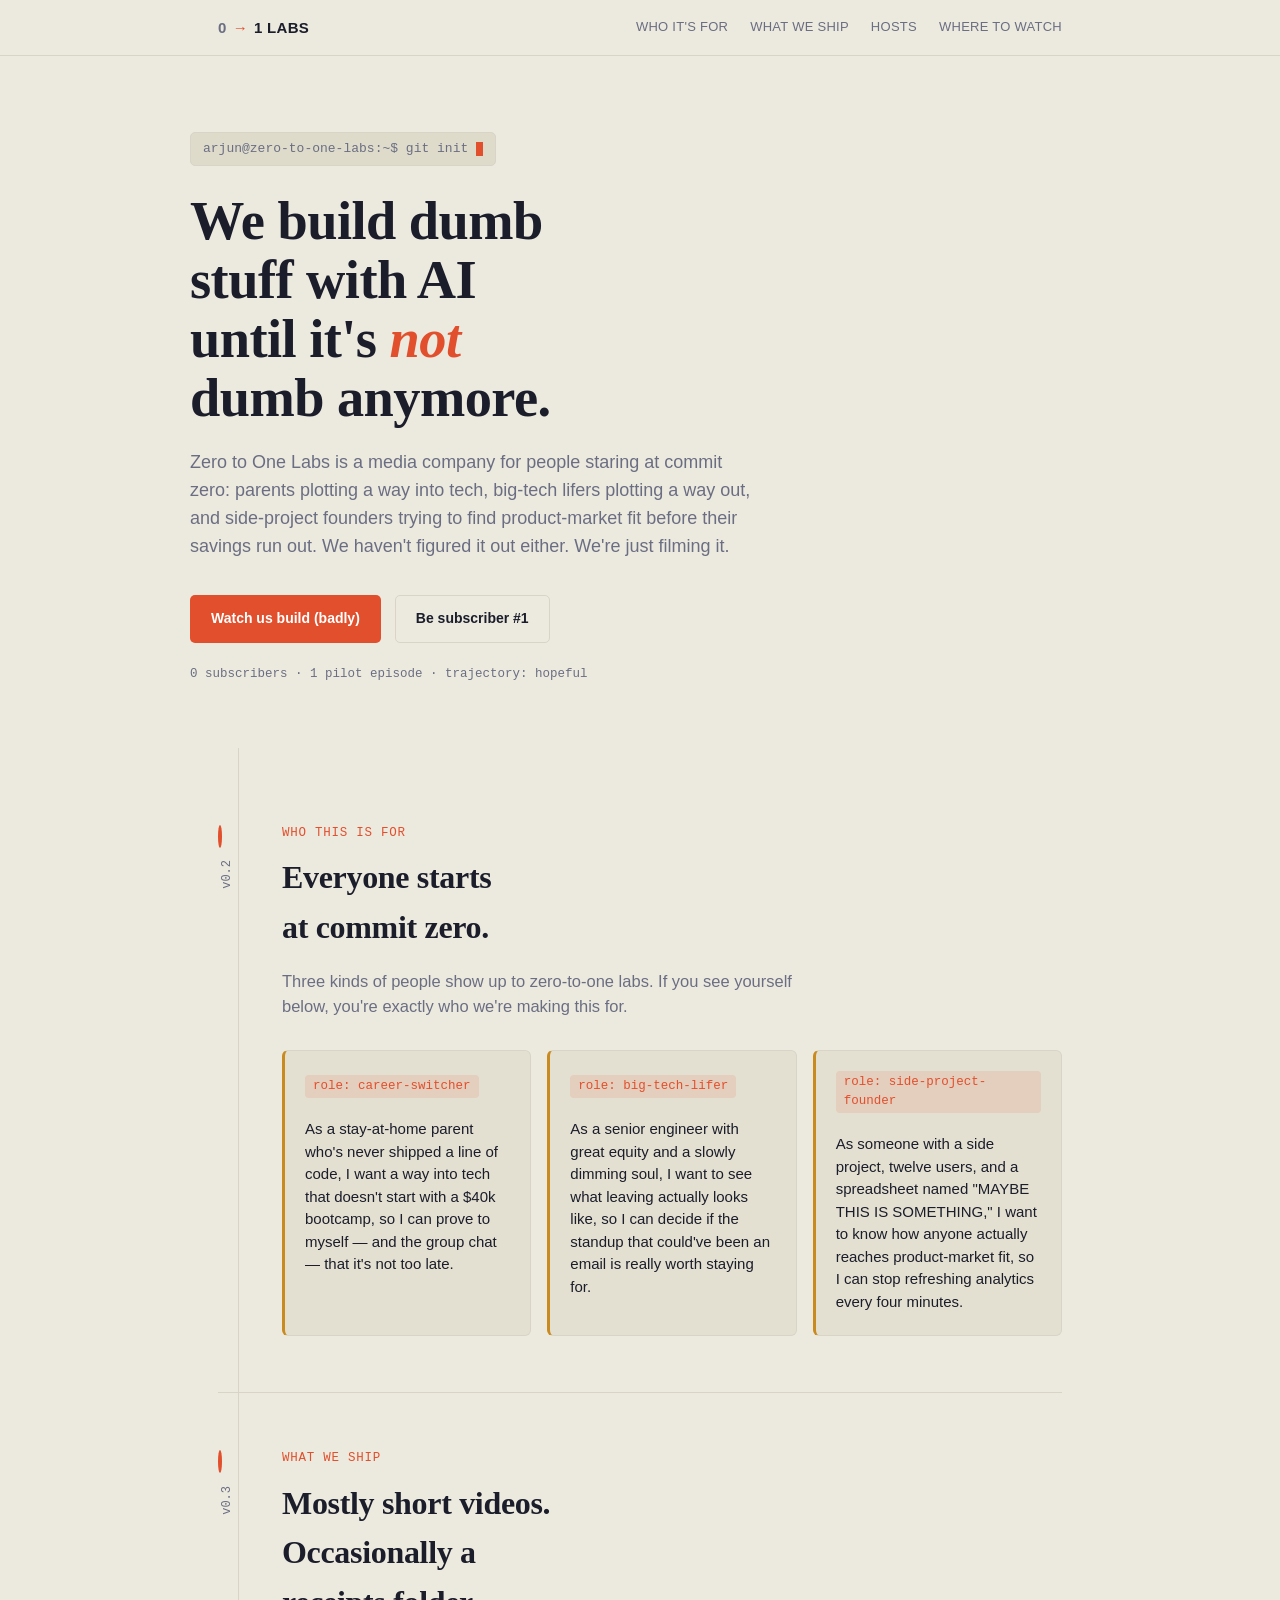
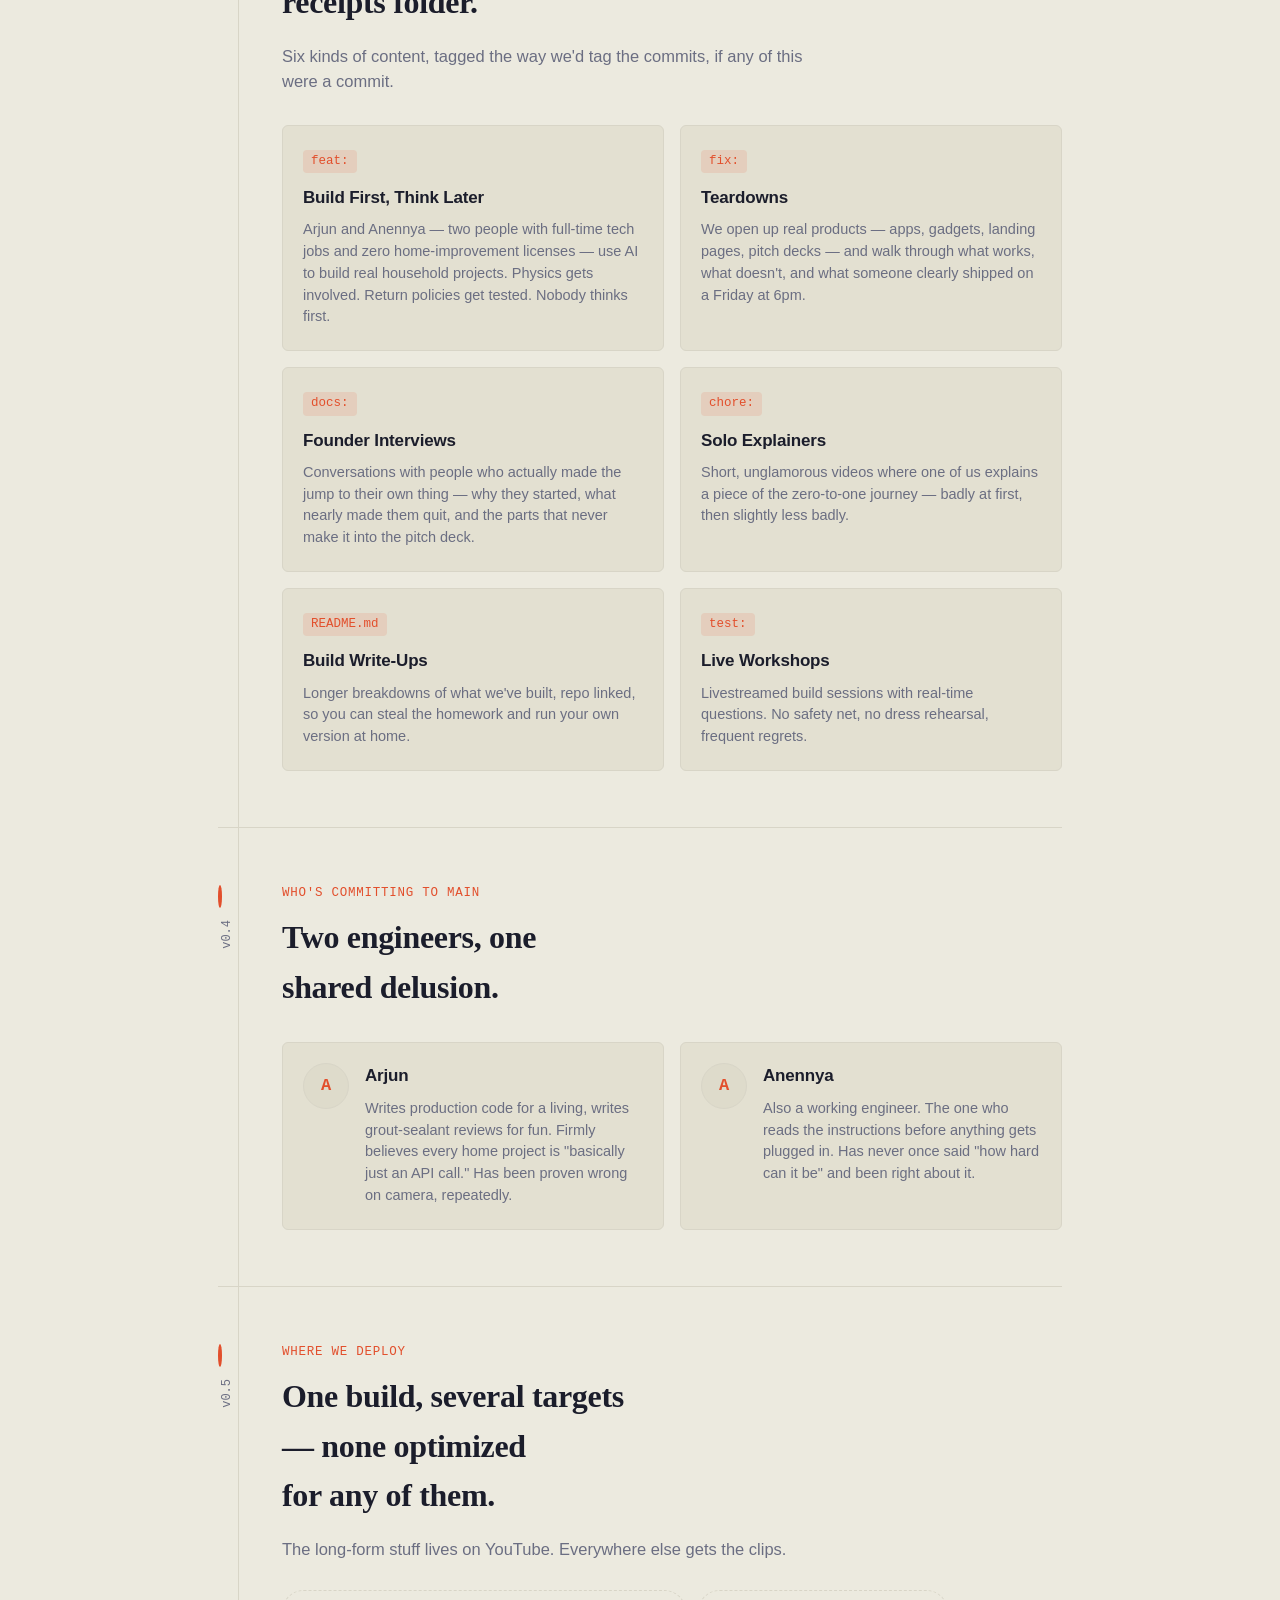
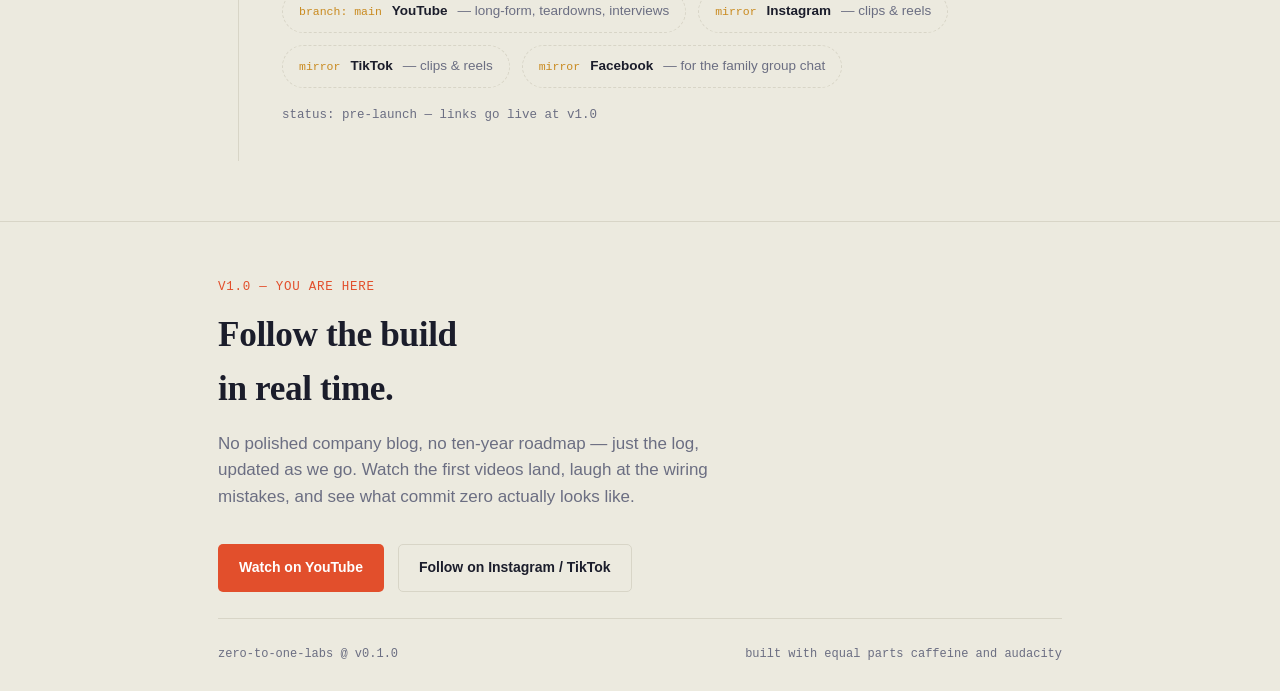
==== index.html @ c059820b "Initial commit" ====
<!doctype html>
<html lang="en">
<head>
<meta charset="utf-8">
<meta name="viewport" content="width=device-width, initial-scale=1">
<title>Zero to One Labs</title>
<meta name="description" content="A media company for people at commit zero: career switchers, big-tech lifers, and side-project founders chasing product-market fit. We build dumb stuff with AI until it's not dumb anymore.">
<link rel="icon" href="data:image/svg+xml,<svg xmlns=%22http://www.w3.org/2000/svg%22 viewBox=%220 0 100 100%22><text y=%22.9em%22 font-size=%2290%22>%F0%9F%A7%AA</text></svg>">
<link rel="stylesheet" href="css/style.css">
</head>
<body>

<header class="top">
  <div class="top-inner">
    <a class="logo" href="#top"><span class="zero">0</span><span class="arrow">&rarr;</span>1 LABS</a>
    <nav class="links">
      <a href="#who">Who It's For</a>
      <a href="#ship">What We Ship</a>
      <a href="#hosts">Hosts</a>
      <a href="#watch">Where to Watch</a>
    </nav>
  </div>
</header>

<div id="top"></div>
<div class="wrap hero">
  <span class="prompt mono">arjun@zero-to-one-labs:~$ git init<span class="cursor"></span></span>
  <h1>We build dumb stuff with AI until it's <em>not</em> dumb anymore.</h1>
  <p class="sub">Zero to One Labs is a media company for people staring at commit zero: parents plotting a way into tech, big-tech lifers plotting a way out, and side-project founders trying to find product-market fit before their savings run out. We haven't figured it out either. We're just filming it.</p>
  <div class="cta-row">
    <a class="btn primary" href="#ship">Watch us build (badly)</a>
    <a class="btn ghost" href="#watch">Be subscriber #1</a>
  </div>
  <p class="hero-meta mono">0 subscribers &middot; 1 pilot episode &middot; trajectory: hopeful</p>
</div>

<main class="log">
  <div class="spine" aria-hidden="true"></div>

  <section class="entry reveal" id="who">
    <div class="marker"><span class="dot"></span><span class="tag mono">v0.2</span></div>
    <div class="content">
      <span class="eyebrow mono">who this is for</span>
      <h2>Everyone starts at commit zero.</h2>
      <p class="lede">Three kinds of people show up to zero-to-one labs. If you see yourself below, you're exactly who we're making this for.</p>
      <div class="grid cols-3">
        <div class="card story">
          <span class="kicker mono">role: career-switcher</span>
          <p class="story-text">As a stay-at-home parent who's never shipped a line of code, I want a way into tech that doesn't start with a $40k bootcamp, so I can prove to myself &mdash; and the group chat &mdash; that it's not too late.</p>
        </div>
        <div class="card story">
          <span class="kicker mono">role: big-tech-lifer</span>
          <p class="story-text">As a senior engineer with great equity and a slowly dimming soul, I want to see what leaving actually looks like, so I can decide if the standup that could've been an email is really worth staying for.</p>
        </div>
        <div class="card story">
          <span class="kicker mono">role: side-project-founder</span>
          <p class="story-text">As someone with a side project, twelve users, and a spreadsheet named "MAYBE THIS IS SOMETHING," I want to know how anyone actually reaches product-market fit, so I can stop refreshing analytics every four minutes.</p>
        </div>
      </div>
    </div>
  </section>

  <section class="entry reveal" id="ship">
    <div class="marker"><span class="dot"></span><span class="tag mono">v0.3</span></div>
    <div class="content">
      <span class="eyebrow mono">what we ship</span>
      <h2>Mostly short videos. Occasionally a receipts folder.</h2>
      <p class="lede">Six kinds of content, tagged the way we'd tag the commits, if any of this were a commit.</p>
      <div class="grid cols-2">
        <div class="card">
          <span class="kicker mono">feat:</span>
          <h3>Build First, Think Later</h3>
          <p>Arjun and Anennya &mdash; two people with full-time tech jobs and zero home-improvement licenses &mdash; use AI to build real household projects. Physics gets involved. Return policies get tested. Nobody thinks first.</p>
        </div>
        <div class="card">
          <span class="kicker mono">fix:</span>
          <h3>Teardowns</h3>
          <p>We open up real products &mdash; apps, gadgets, landing pages, pitch decks &mdash; and walk through what works, what doesn't, and what someone clearly shipped on a Friday at 6pm.</p>
        </div>
        <div class="card">
          <span class="kicker mono">docs:</span>
          <h3>Founder Interviews</h3>
          <p>Conversations with people who actually made the jump to their own thing &mdash; why they started, what nearly made them quit, and the parts that never make it into the pitch deck.</p>
        </div>
        <div class="card">
          <span class="kicker mono">chore:</span>
          <h3>Solo Explainers</h3>
          <p>Short, unglamorous videos where one of us explains a piece of the zero-to-one journey &mdash; badly at first, then slightly less badly.</p>
        </div>
        <div class="card">
          <span class="kicker mono">README.md</span>
          <h3>Build Write-Ups</h3>
          <p>Longer breakdowns of what we've built, repo linked, so you can steal the homework and run your own version at home.</p>
        </div>
        <div class="card">
          <span class="kicker mono">test:</span>
          <h3>Live Workshops</h3>
          <p>Livestreamed build sessions with real-time questions. No safety net, no dress rehearsal, frequent regrets.</p>
        </div>
      </div>
    </div>
  </section>

  <section class="entry reveal" id="hosts">
    <div class="marker"><span class="dot"></span><span class="tag mono">v0.4</span></div>
    <div class="content">
      <span class="eyebrow mono">who's committing to main</span>
      <h2>Two engineers, one shared delusion.</h2>
      <div class="grid cols-2">
        <div class="card host">
          <div class="avatar mono">A</div>
          <div>
            <h3>Arjun</h3>
            <p>Writes production code for a living, writes grout-sealant reviews for fun. Firmly believes every home project is "basically just an API call." Has been proven wrong on camera, repeatedly.</p>
          </div>
        </div>
        <div class="card host">
          <div class="avatar mono">A</div>
          <div>
            <h3>Anennya</h3>
            <p>Also a working engineer. The one who reads the instructions before anything gets plugged in. Has never once said "how hard can it be" and been right about it.</p>
          </div>
        </div>
      </div>
    </div>
  </section>

  <section class="entry reveal" id="watch">
    <div class="marker"><span class="dot"></span><span class="tag mono">v0.5</span></div>
    <div class="content">
      <span class="eyebrow mono">where we deploy</span>
      <h2>One build, several targets &mdash; none optimized for any of them.</h2>
      <p class="lede">The long-form stuff lives on YouTube. Everywhere else gets the clips.</p>
      <div class="pill-row">
        <span class="pill"><span class="branch mono">branch: main</span><strong>YouTube</strong> &mdash; long-form, teardowns, interviews</span>
        <span class="pill"><span class="branch mono">mirror</span><strong>Instagram</strong> &mdash; clips &amp; reels</span>
        <span class="pill"><span class="branch mono">mirror</span><strong>TikTok</strong> &mdash; clips &amp; reels</span>
        <span class="pill"><span class="branch mono">mirror</span><strong>Facebook</strong> &mdash; for the family group chat</span>
      </div>
      <p class="hero-meta mono" style="margin-top:18px;">status: pre-launch &mdash; links go live at v1.0</p>
    </div>
  </section>
</main>

<footer>
  <div class="wrap">
    <div>
      <span class="eyebrow mono">v1.0 &mdash; you are here</span>
      <h2>Follow the build in real time.</h2>
      <p class="lede">No polished company blog, no ten-year roadmap &mdash; just the log, updated as we go. Watch the first videos land, laugh at the wiring mistakes, and see what commit zero actually looks like.</p>
      <div class="cta-row">
        <a class="btn primary" href="#watch">Watch on YouTube</a>
        <a class="btn ghost" href="#watch">Follow on Instagram / TikTok</a>
      </div>
    </div>
    <div class="foot-meta mono">
      <span>zero-to-one-labs @ v0.1.0</span>
      <span>built with equal parts caffeine and audacity</span>
    </div>
  </div>
</footer>

<script src="js/main.js"></script>
</body>
</html>
---- css/style.css ----
:root {
  --ink: #1B1D2B;
  --ink-muted: #6B6E82;
  --paper: #ECEADF;
  --paper-line: #D8D5C7;
  --surface: #E3E0D1;
  --accent: #E24F2C;
  --accent-ink: #ffffff;
  --accent-gold: #C98A1F;

  --bg: var(--paper);
  --fg: var(--ink);
  --fg-muted: var(--ink-muted);
  --border: var(--paper-line);
  --card-bg: var(--surface);
  --code-bg: #DEDBCB;
}

@media (prefers-color-scheme: dark) {
  :root {
    --bg: #1B1D2B;
    --fg: #ECE9DE;
    --fg-muted: #9698AC;
    --border: #2D303F;
    --card-bg: #22242F;
    --code-bg: #171923;
    --accent: #FF6F47;
    --accent-gold: #E8B339;
  }
}
:root[data-theme="dark"] {
  --bg: #1B1D2B;
  --fg: #ECE9DE;
  --fg-muted: #9698AC;
  --border: #2D303F;
  --card-bg: #22242F;
  --code-bg: #171923;
  --accent: #FF6F47;
  --accent-gold: #E8B339;
}
:root[data-theme="light"] {
  --bg: var(--paper);
  --fg: var(--ink);
  --fg-muted: var(--ink-muted);
  --border: var(--paper-line);
  --card-bg: var(--surface);
  --code-bg: #DEDBCB;
  --accent: #E24F2C;
  --accent-gold: #C98A1F;
}

* { box-sizing: border-box; }
html { color-scheme: light dark; }
body {
  margin: 0;
  background: var(--bg);
  color: var(--fg);
  font-family: -apple-system, "Segoe UI", "Helvetica Neue", Arial, sans-serif;
  font-size: 17px;
  line-height: 1.55;
  -webkit-font-smoothing: antialiased;
  transition: background .2s ease, color .2s ease;
}
h1, h2, h3 {
  font-family: Georgia, "Iowan Old Style", "Palatino Linotype", "Times New Roman", serif;
  font-weight: 700;
  text-wrap: balance;
  margin: 0;
  letter-spacing: -0.01em;
}
.mono {
  font-family: "SF Mono", "JetBrains Mono", ui-monospace, Menlo, Consolas, monospace;
}
a { color: inherit; }
p { margin: 0; }
img, svg { max-width: 100%; }

.wrap {
  max-width: 900px;
  margin: 0 auto;
  padding: 0 28px;
}

/* ---------- nav ---------- */
header.top {
  position: sticky;
  top: 0;
  z-index: 20;
  background: color-mix(in srgb, var(--bg) 88%, transparent);
  backdrop-filter: blur(8px);
  border-bottom: 1px solid var(--border);
}
.top-inner {
  max-width: 900px;
  margin: 0 auto;
  padding: 16px 28px;
  display: flex;
  align-items: center;
  justify-content: space-between;
  gap: 16px;
}
.logo {
  font-weight: 700;
  font-size: 15px;
  letter-spacing: 0.02em;
  text-decoration: none;
  display: flex;
  align-items: baseline;
  gap: 6px;
}
.logo .zero { color: var(--fg-muted); }
.logo .arrow { color: var(--accent); }
nav.links {
  display: flex;
  gap: 22px;
  font-size: 13px;
}
nav.links a {
  text-decoration: none;
  color: var(--fg-muted);
  letter-spacing: 0.02em;
  text-transform: uppercase;
  position: relative;
  padding-bottom: 2px;
}
nav.links a:hover, nav.links a:focus-visible { color: var(--fg); }
nav.links a::after {
  content: "";
  position: absolute;
  left: 0; right: 100%; bottom: -2px;
  height: 1px;
  background: var(--accent);
  transition: right .18s ease;
}
nav.links a:hover::after, nav.links a:focus-visible::after { right: 0; }
@media (max-width: 640px) { nav.links { display: none; } }

/* ---------- hero ---------- */
.hero {
  padding: 76px 0 64px;
}
.prompt {
  display: inline-flex;
  align-items: center;
  gap: 8px;
  font-size: 13px;
  color: var(--fg-muted);
  background: var(--code-bg);
  border: 1px solid var(--border);
  border-radius: 5px;
  padding: 6px 12px;
  margin-bottom: 26px;
}
.cursor {
  display: inline-block;
  width: 7px; height: 14px;
  background: var(--accent);
  animation: blink 1.1s steps(1) infinite;
}
@media (prefers-reduced-motion: reduce) { .cursor { animation: none; opacity: .7; } }
@keyframes blink { 50% { opacity: 0; } }

.hero h1 {
  font-size: clamp(2.2rem, 5.4vw, 3.4rem);
  line-height: 1.08;
  max-width: 15ch;
}
.hero h1 em {
  font-style: italic;
  color: var(--accent);
}
.hero p.sub {
  margin-top: 22px;
  max-width: 56ch;
  font-size: 18px;
  color: var(--fg-muted);
}
.cta-row {
  margin-top: 34px;
  display: flex;
  flex-wrap: wrap;
  gap: 14px;
  align-items: center;
}
.btn {
  display: inline-flex;
  align-items: center;
  gap: 8px;
  font-size: 14px;
  font-weight: 600;
  text-decoration: none;
  padding: 12px 20px;
  border-radius: 5px;
  border: 1px solid transparent;
}
.btn.primary {
  background: var(--accent);
  color: var(--accent-ink);
}
.btn.primary:hover { filter: brightness(1.07); }
.btn.ghost {
  border-color: var(--border);
  color: var(--fg);
}
.btn.ghost:hover { border-color: var(--accent); color: var(--accent); }
.btn:focus-visible { outline: 2px solid var(--accent); outline-offset: 2px; }

.hero-meta {
  margin-top: 22px;
  font-size: 12.5px;
  color: var(--fg-muted);
}

/* ---------- log / timeline ---------- */
main.log {
  position: relative;
  max-width: 900px;
  margin: 0 auto;
  padding: 20px 28px 40px;
}
.spine {
  position: absolute;
  top: 0;
  bottom: 60px;
  left: calc(28px + 20px);
  width: 1px;
  background: var(--border);
}
.entry {
  display: grid;
  grid-template-columns: 40px 1fr;
  column-gap: 24px;
  padding: 56px 0;
  border-bottom: 1px solid var(--border);
  position: relative;
}
.entry:last-child { border-bottom: none; }
.entry .marker {
  position: relative;
}
.entry .dot {
  width: 11px; height: 11px;
  border-radius: 50%;
  background: var(--bg);
  border: 2px solid var(--accent);
  position: relative;
  z-index: 1;
  margin-top: 6px;
}
.entry .tag {
  display: block;
  margin-top: 10px;
  font-size: 12px;
  color: var(--fg-muted);
  writing-mode: vertical-rl;
  transform: rotate(180deg);
}
@media (max-width: 640px) {
  .entry { grid-template-columns: 26px 1fr; column-gap: 14px; }
  .entry .tag { display: none; }
  .spine { left: calc(28px + 13px); }
}

.eyebrow {
  font-size: 12.5px;
  letter-spacing: 0.06em;
  color: var(--accent);
  text-transform: uppercase;
  margin-bottom: 10px;
  display: block;
}
.entry h2 {
  font-size: clamp(1.5rem, 3vw, 2rem);
  max-width: 22ch;
}
.entry > .content > p.lede {
  margin-top: 16px;
  max-width: 60ch;
  color: var(--fg-muted);
  font-size: 16.5px;
}

/* ---------- card grids ---------- */
.grid {
  margin-top: 30px;
  display: grid;
  gap: 16px;
}
.grid.cols-3 { grid-template-columns: repeat(3, 1fr); }
.grid.cols-2 { grid-template-columns: repeat(2, 1fr); }
@media (max-width: 720px) {
  .grid.cols-3, .grid.cols-2 { grid-template-columns: 1fr; }
}

.card {
  background: var(--card-bg);
  border: 1px solid var(--border);
  border-radius: 6px;
  padding: 20px 20px 22px;
  transition: transform .15s ease, border-color .15s ease;
}
.card:hover { transform: translateY(-2px); border-color: var(--accent); }
.card .kicker {
  font-size: 12.5px;
  color: var(--accent);
  display: inline-block;
  padding: 2px 8px;
  background: color-mix(in srgb, var(--accent) 12%, transparent);
  border-radius: 4px;
  margin-bottom: 12px;
}
.card h3 {
  font-size: 17px;
  font-family: -apple-system, "Segoe UI", Arial, sans-serif;
  font-weight: 700;
}
.card p {
  margin-top: 8px;
  font-size: 14.5px;
  color: var(--fg-muted);
  line-height: 1.5;
}

/* user story cards get a quote-like left rule */
.card.story {
  border-left: 3px solid var(--accent-gold);
}
.card.story p.story-text {
  color: var(--fg);
  font-size: 15px;
}

/* host / contributor cards */
.host {
  display: flex;
  gap: 16px;
  align-items: flex-start;
}
.avatar {
  width: 46px; height: 46px;
  border-radius: 50%;
  background: var(--code-bg);
  border: 1px solid var(--border);
  flex: none;
  display: flex; align-items: center; justify-content: center;
  font-family: "SF Mono", monospace;
  font-weight: 700;
  color: var(--accent);
}

/* distribution pills */
.pill-row {
  margin-top: 28px;
  display: flex;
  flex-wrap: wrap;
  gap: 12px;
}
.pill {
  display: inline-flex;
  align-items: center;
  gap: 10px;
  padding: 10px 16px;
  border: 1px dashed var(--border);
  border-radius: 999px;
  font-size: 13.5px;
  color: var(--fg-muted);
}
.pill .branch {
  font-family: "SF Mono", monospace;
  font-size: 11.5px;
  color: var(--accent-gold);
}
.pill strong { color: var(--fg); font-weight: 600; }

/* footer */
footer {
  border-top: 1px solid var(--border);
  padding: 56px 0 34px;
}
footer .wrap { display: flex; flex-direction: column; gap: 26px; }
footer h2 { font-size: clamp(1.6rem, 4vw, 2.2rem); max-width: 18ch; }
footer p.lede { color: var(--fg-muted); max-width: 52ch; margin-top: 14px; }
.foot-meta {
  display: flex;
  justify-content: space-between;
  flex-wrap: wrap;
  gap: 10px;
  font-size: 12px;
  color: var(--fg-muted);
  padding-top: 26px;
  border-top: 1px solid var(--border);
}

/* scroll reveal */
.reveal {
  opacity: 0;
  transform: translateY(14px);
  transition: opacity .5s ease, transform .5s ease;
}
.reveal.in { opacity: 1; transform: translateY(0); }
@media (prefers-reduced-motion: reduce) {
  .reveal { opacity: 1; transform: none; transition: none; }
}
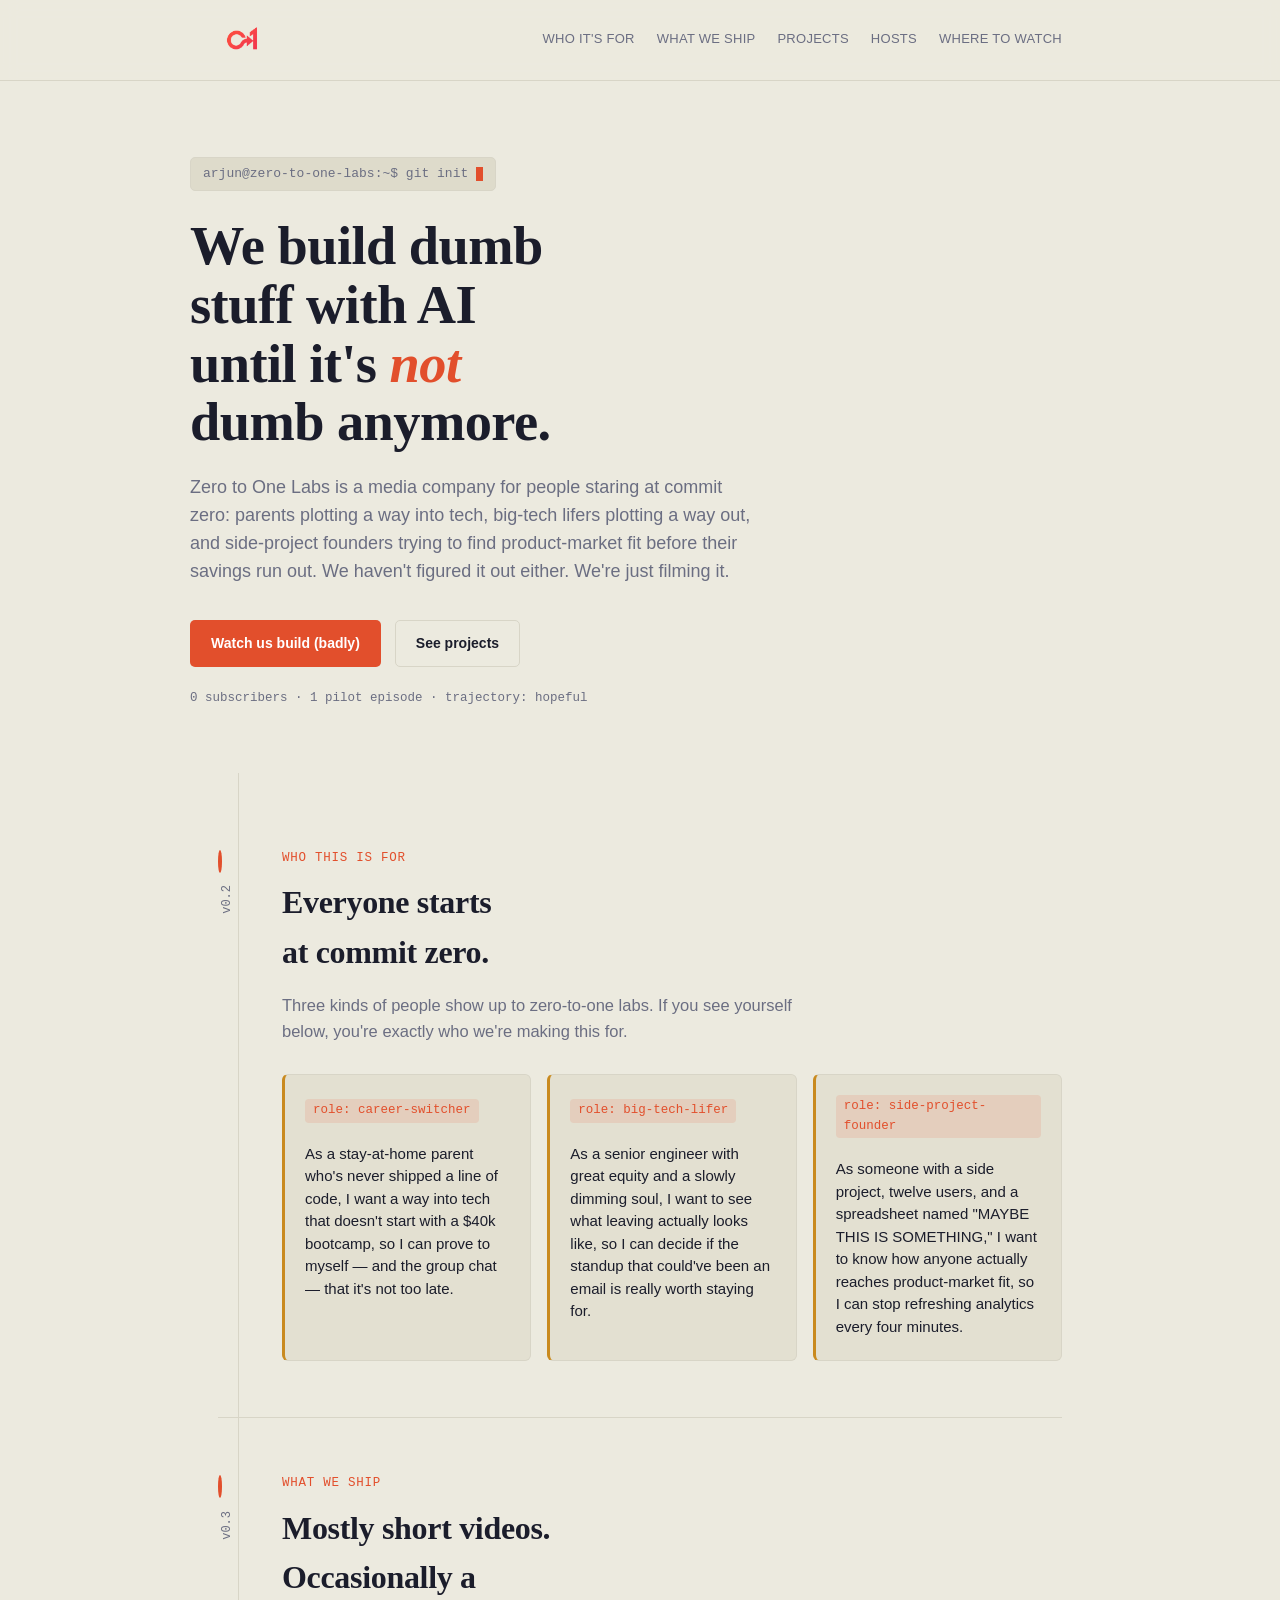
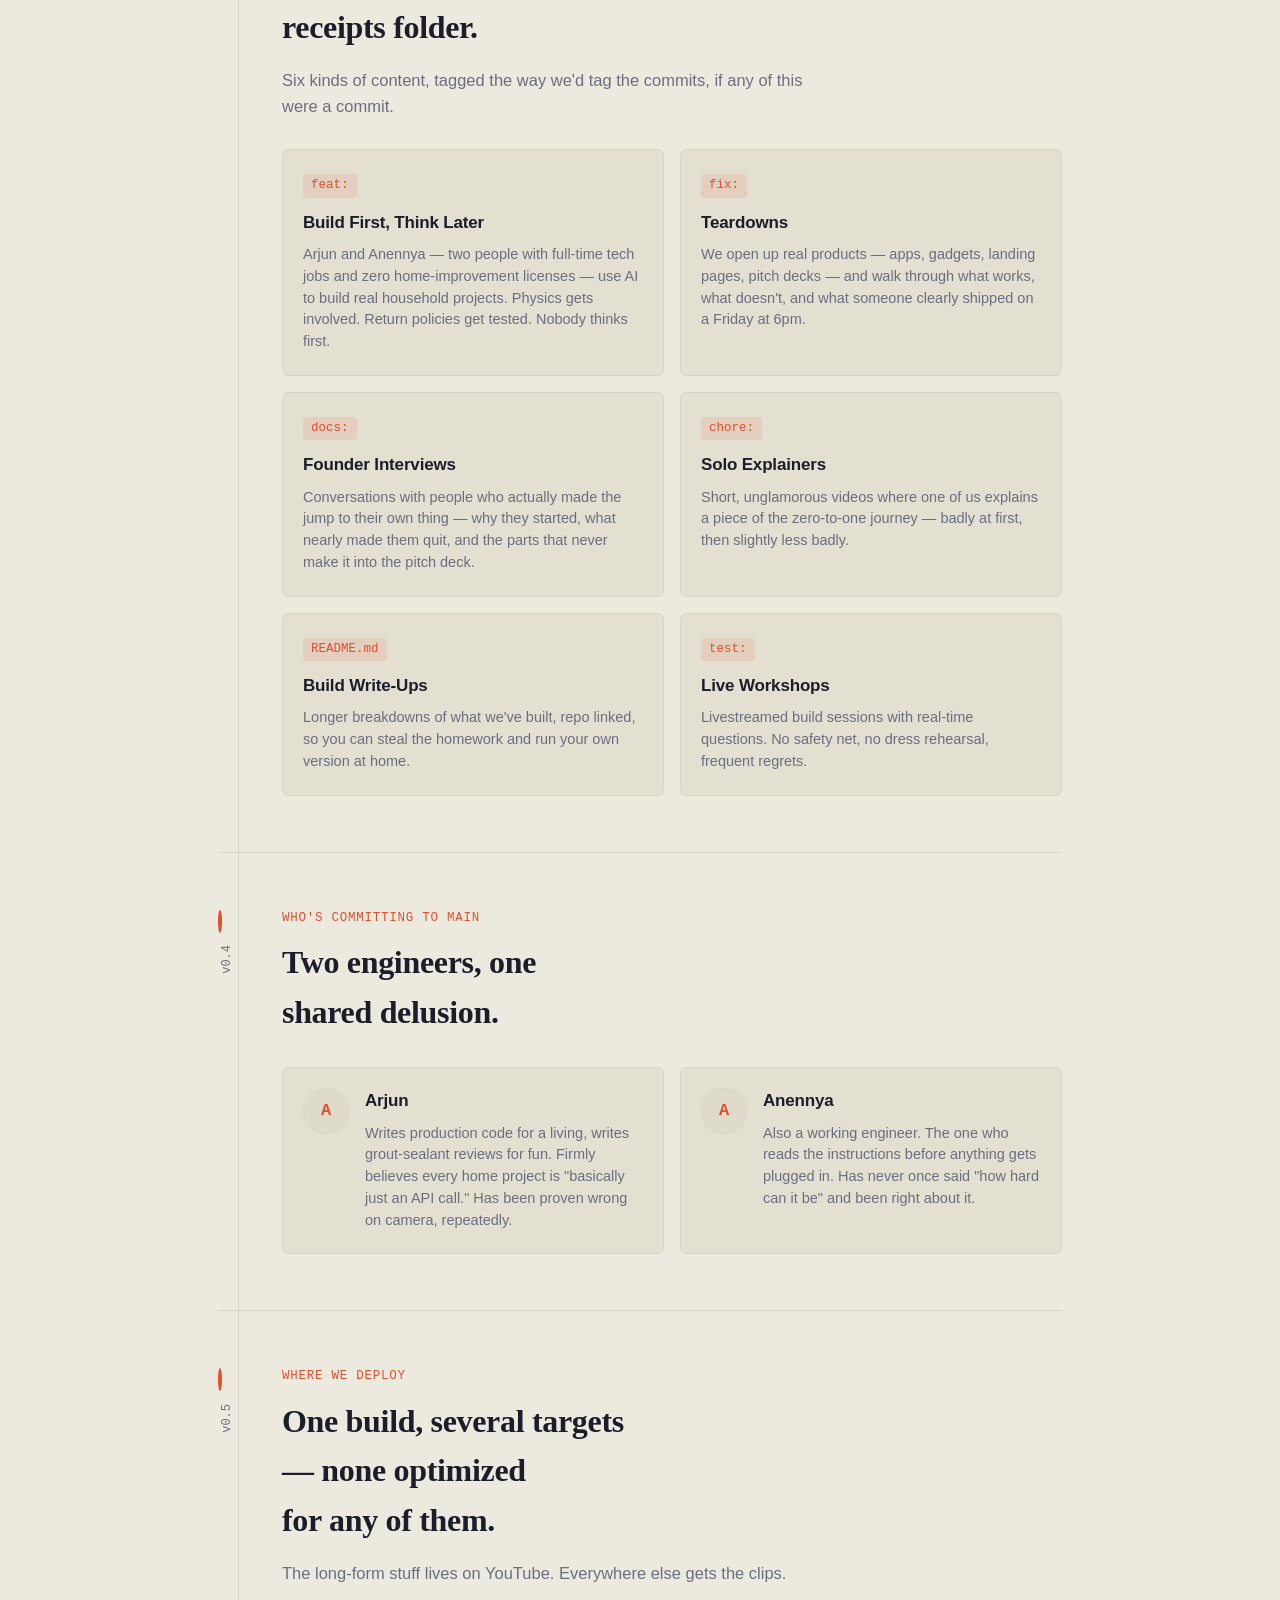
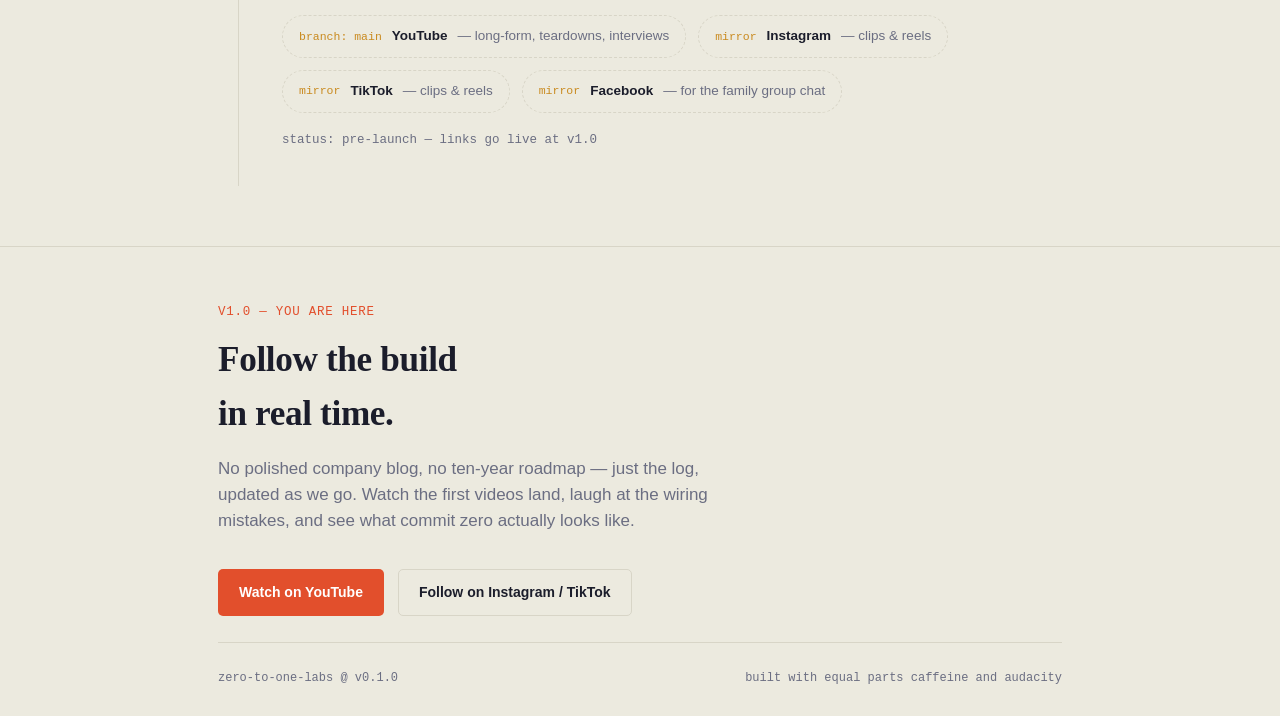
==== commit 84c9ade7: "Add projects page and site logo" ====
--- a/index.html
+++ b/index.html
@@ -5,17 +5,18 @@
 <meta name="viewport" content="width=device-width, initial-scale=1">
 <title>Zero to One Labs</title>
 <meta name="description" content="A media company for people at commit zero: career switchers, big-tech lifers, and side-project founders chasing product-market fit. We build dumb stuff with AI until it's not dumb anymore.">
-<link rel="icon" href="data:image/svg+xml,<svg xmlns=%22http://www.w3.org/2000/svg%22 viewBox=%220 0 100 100%22><text y=%22.9em%22 font-size=%2290%22>%F0%9F%A7%AA</text></svg>">
+<link rel="icon" href="assets/zerotoone-logo.png" type="image/png">
 <link rel="stylesheet" href="css/style.css">
 </head>
 <body>
 
 <header class="top">
   <div class="top-inner">
-    <a class="logo" href="#top"><span class="zero">0</span><span class="arrow">&rarr;</span>1 LABS</a>
+    <a class="logo" href="index.html#top"><img src="assets/zerotoone-logo.png" alt="Zero to One Labs"></a>
     <nav class="links">
       <a href="#who">Who It's For</a>
       <a href="#ship">What We Ship</a>
+      <a href="projects.html">Projects</a>
       <a href="#hosts">Hosts</a>
       <a href="#watch">Where to Watch</a>
     </nav>
@@ -29,7 +30,7 @@
   <p class="sub">Zero to One Labs is a media company for people staring at commit zero: parents plotting a way into tech, big-tech lifers plotting a way out, and side-project founders trying to find product-market fit before their savings run out. We haven't figured it out either. We're just filming it.</p>
   <div class="cta-row">
     <a class="btn primary" href="#ship">Watch us build (badly)</a>
-    <a class="btn ghost" href="#watch">Be subscriber #1</a>
+    <a class="btn ghost" href="projects.html">See projects</a>
   </div>
   <p class="hero-meta mono">0 subscribers &middot; 1 pilot episode &middot; trajectory: hopeful</p>
 </div>
@@ -132,7 +133,7 @@
       <h2>One build, several targets &mdash; none optimized for any of them.</h2>
       <p class="lede">The long-form stuff lives on YouTube. Everywhere else gets the clips.</p>
       <div class="pill-row">
-        <span class="pill"><span class="branch mono">branch: main</span><strong>YouTube</strong> &mdash; long-form, teardowns, interviews</span>
+        <a class="pill" href="projects.html"><span class="branch mono">branch: main</span><strong>YouTube</strong> &mdash; long-form, teardowns, interviews</a>
         <span class="pill"><span class="branch mono">mirror</span><strong>Instagram</strong> &mdash; clips &amp; reels</span>
         <span class="pill"><span class="branch mono">mirror</span><strong>TikTok</strong> &mdash; clips &amp; reels</span>
         <span class="pill"><span class="branch mono">mirror</span><strong>Facebook</strong> &mdash; for the family group chat</span>
@@ -149,7 +150,7 @@
       <h2>Follow the build in real time.</h2>
       <p class="lede">No polished company blog, no ten-year roadmap &mdash; just the log, updated as we go. Watch the first videos land, laugh at the wiring mistakes, and see what commit zero actually looks like.</p>
       <div class="cta-row">
-        <a class="btn primary" href="#watch">Watch on YouTube</a>
+        <a class="btn primary" href="projects.html">Watch on YouTube</a>
         <a class="btn ghost" href="#watch">Follow on Instagram / TikTok</a>
       </div>
     </div>
--- a/css/style.css
+++ b/css/style.css
@@ -100,16 +100,18 @@
   gap: 16px;
 }
 .logo {
-  font-weight: 700;
-  font-size: 15px;
-  letter-spacing: 0.02em;
   text-decoration: none;
   display: flex;
-  align-items: baseline;
-  gap: 6px;
-}
-.logo .zero { color: var(--fg-muted); }
-.logo .arrow { color: var(--accent); }
+  align-items: center;
+  flex: none;
+}
+.logo img {
+  width: 48px;
+  height: 48px;
+  display: block;
+  object-fit: contain;
+  border-radius: 4px;
+}
 nav.links {
   display: flex;
   gap: 22px;
@@ -123,7 +125,7 @@
   position: relative;
   padding-bottom: 2px;
 }
-nav.links a:hover, nav.links a:focus-visible { color: var(--fg); }
+nav.links a:hover, nav.links a:focus-visible, nav.links a.active { color: var(--fg); }
 nav.links a::after {
   content: "";
   position: absolute;
@@ -132,7 +134,7 @@
   background: var(--accent);
   transition: right .18s ease;
 }
-nav.links a:hover::after, nav.links a:focus-visible::after { right: 0; }
+nav.links a:hover::after, nav.links a:focus-visible::after, nav.links a.active::after { right: 0; }
 @media (max-width: 640px) { nav.links { display: none; } }
 
 /* ---------- hero ---------- */
@@ -358,19 +360,106 @@
 .pill {
   display: inline-flex;
   align-items: center;
+  flex-wrap: wrap;
   gap: 10px;
   padding: 10px 16px;
+  max-width: 100%;
   border: 1px dashed var(--border);
   border-radius: 999px;
   font-size: 13.5px;
   color: var(--fg-muted);
-}
+  text-decoration: none;
+}
+.pill[href]:hover { border-color: var(--accent); color: var(--fg); }
 .pill .branch {
   font-family: "SF Mono", monospace;
   font-size: 11.5px;
   color: var(--accent-gold);
 }
 .pill strong { color: var(--fg); font-weight: 600; }
+
+/* project pages */
+.projects-hero {
+  padding-bottom: 32px;
+}
+.projects-hero h1 {
+  max-width: none;
+}
+.projects-log {
+  padding-top: 0;
+}
+.project-entry {
+  padding-top: 34px;
+}
+.projects-list {
+  margin-top: 30px;
+  display: grid;
+  gap: 18px;
+}
+.project-card {
+  display: grid;
+  grid-template-columns: minmax(180px, 260px) minmax(0, 1fr);
+  gap: 18px;
+  align-items: center;
+  background: var(--card-bg);
+  border: 1px solid var(--border);
+  border-radius: 6px;
+  padding: 18px;
+  transition: transform .15s ease, border-color .15s ease;
+}
+.project-card:hover {
+  transform: translateY(-2px);
+  border-color: var(--accent);
+}
+.shorts-shell {
+  width: 100%;
+  max-width: 260px;
+  aspect-ratio: 9 / 16;
+  border: 1px solid var(--border);
+  border-radius: 6px;
+  overflow: hidden;
+  background: var(--code-bg);
+}
+.shorts-shell iframe {
+  width: 100%;
+  height: 100%;
+  border: 0;
+  display: block;
+}
+.project-copy {
+  display: flex;
+  flex-direction: column;
+  align-items: flex-start;
+  gap: 12px;
+}
+.project-copy .kicker {
+  font-size: 12.5px;
+  color: var(--accent);
+  display: inline-block;
+  padding: 2px 8px;
+  background: color-mix(in srgb, var(--accent) 12%, transparent);
+  border-radius: 4px;
+}
+.project-copy h3 {
+  font-family: -apple-system, "Segoe UI", Arial, sans-serif;
+  font-size: clamp(1.35rem, 3vw, 2rem);
+  font-weight: 700;
+}
+.project-copy p {
+  max-width: 58ch;
+  font-size: 15.5px;
+  color: var(--fg-muted);
+}
+.project-actions {
+  margin-top: 6px;
+  display: flex;
+  gap: 10px;
+  flex-wrap: wrap;
+}
+@media (max-width: 760px) {
+  .project-card { grid-template-columns: 1fr; }
+  .shorts-shell { max-width: min(100%, 360px); }
+}
 
 /* footer */
 footer {
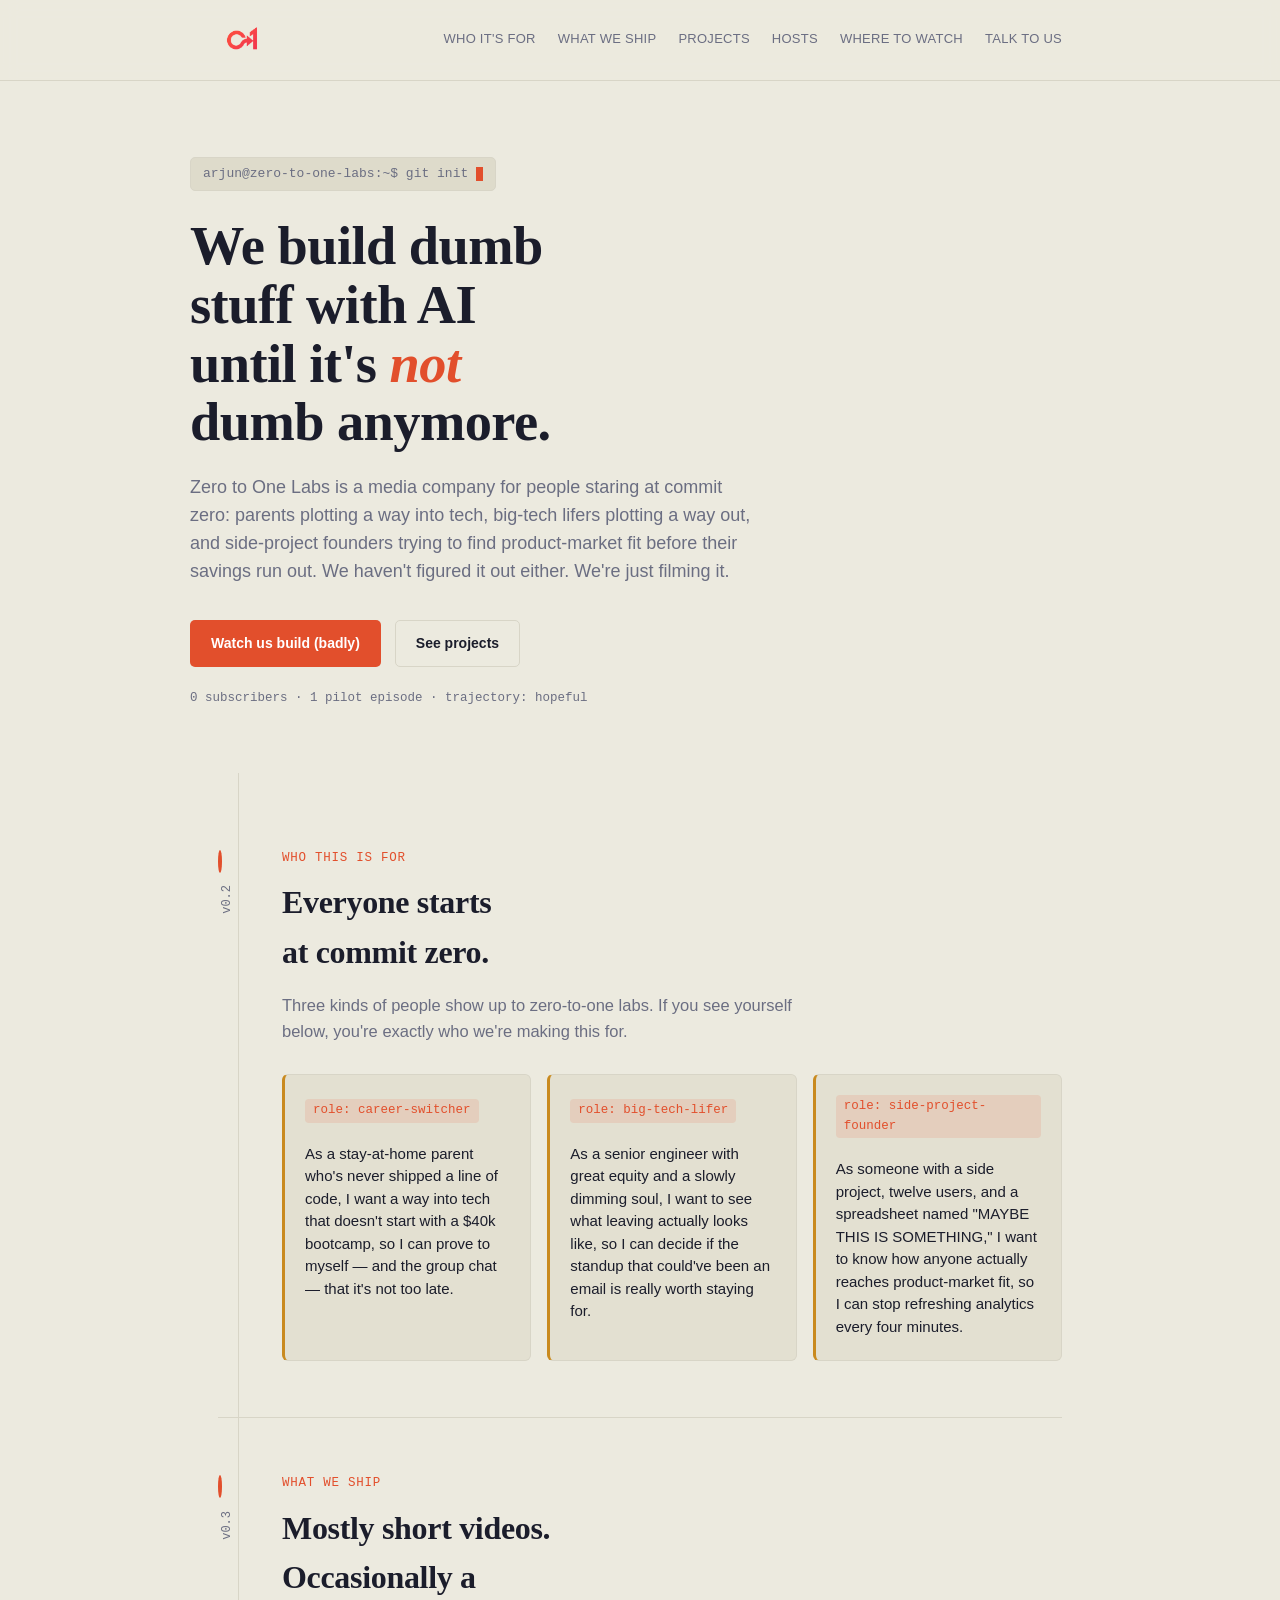
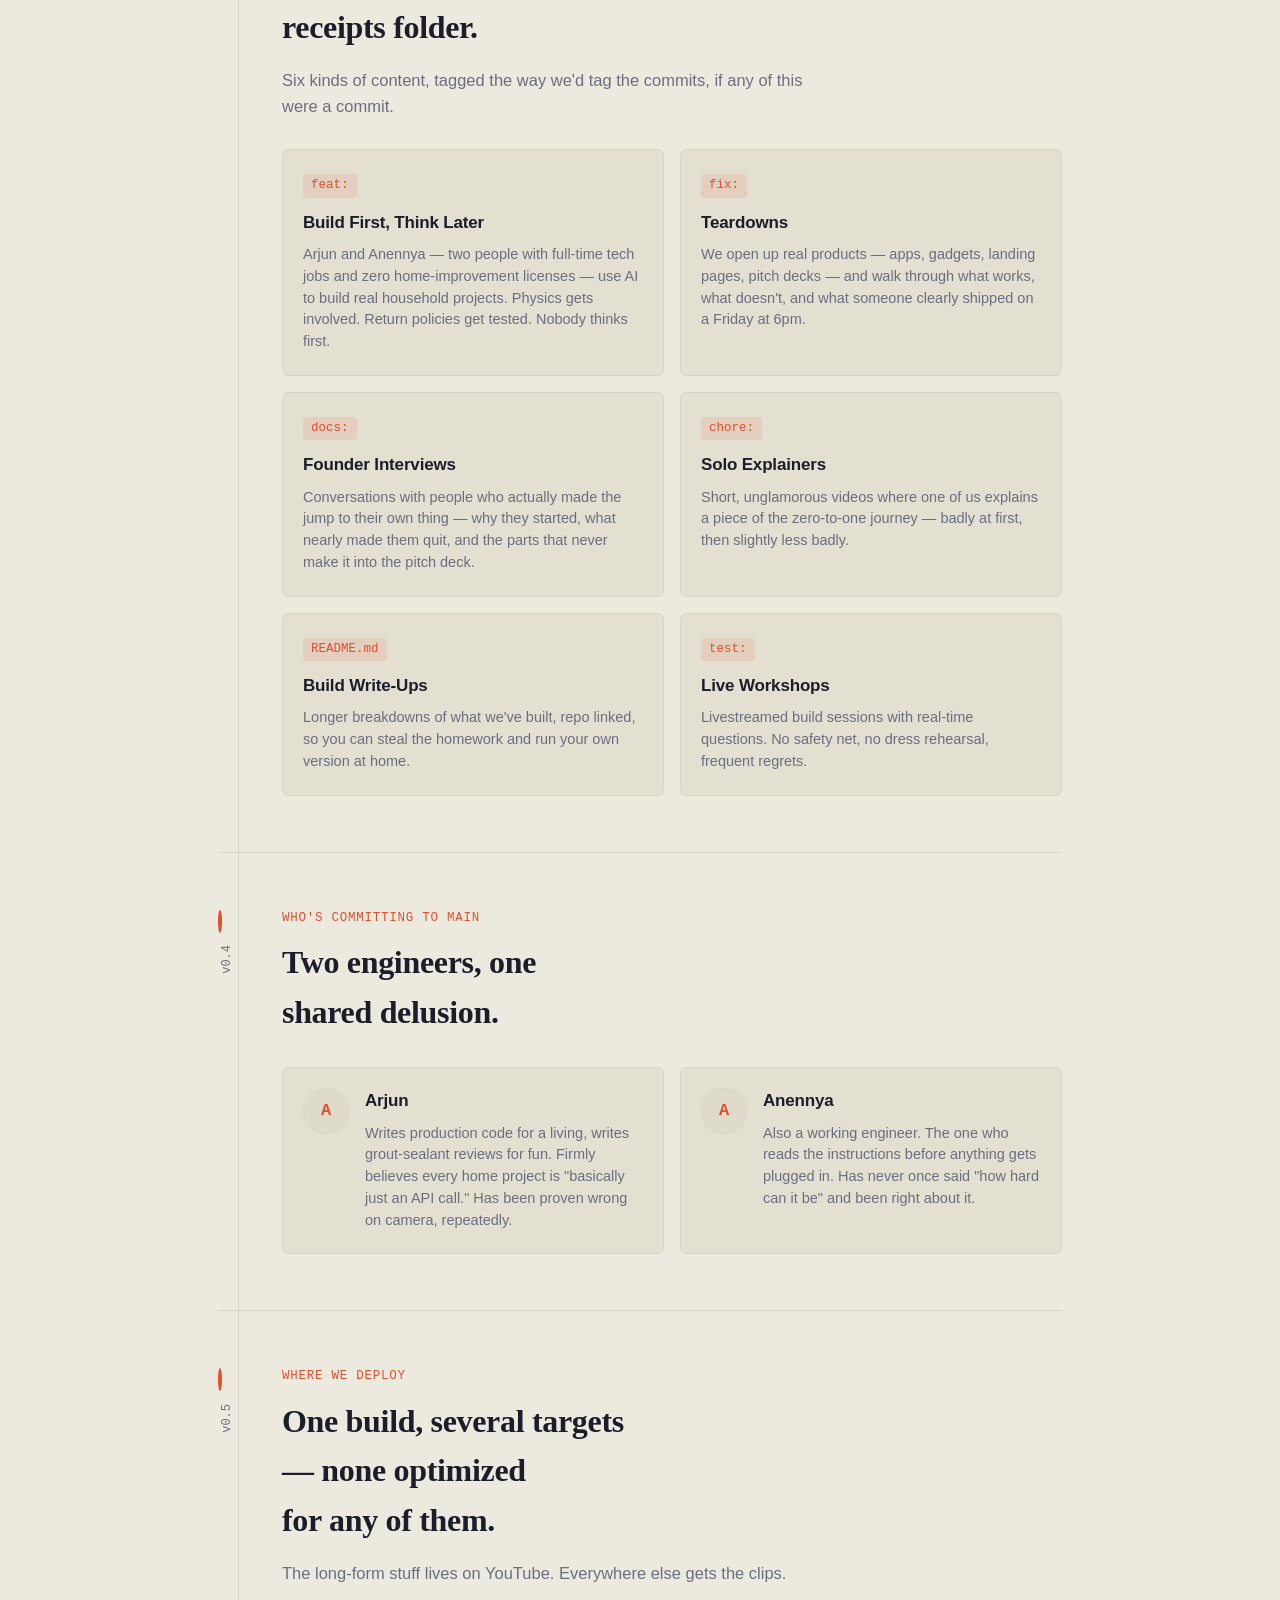
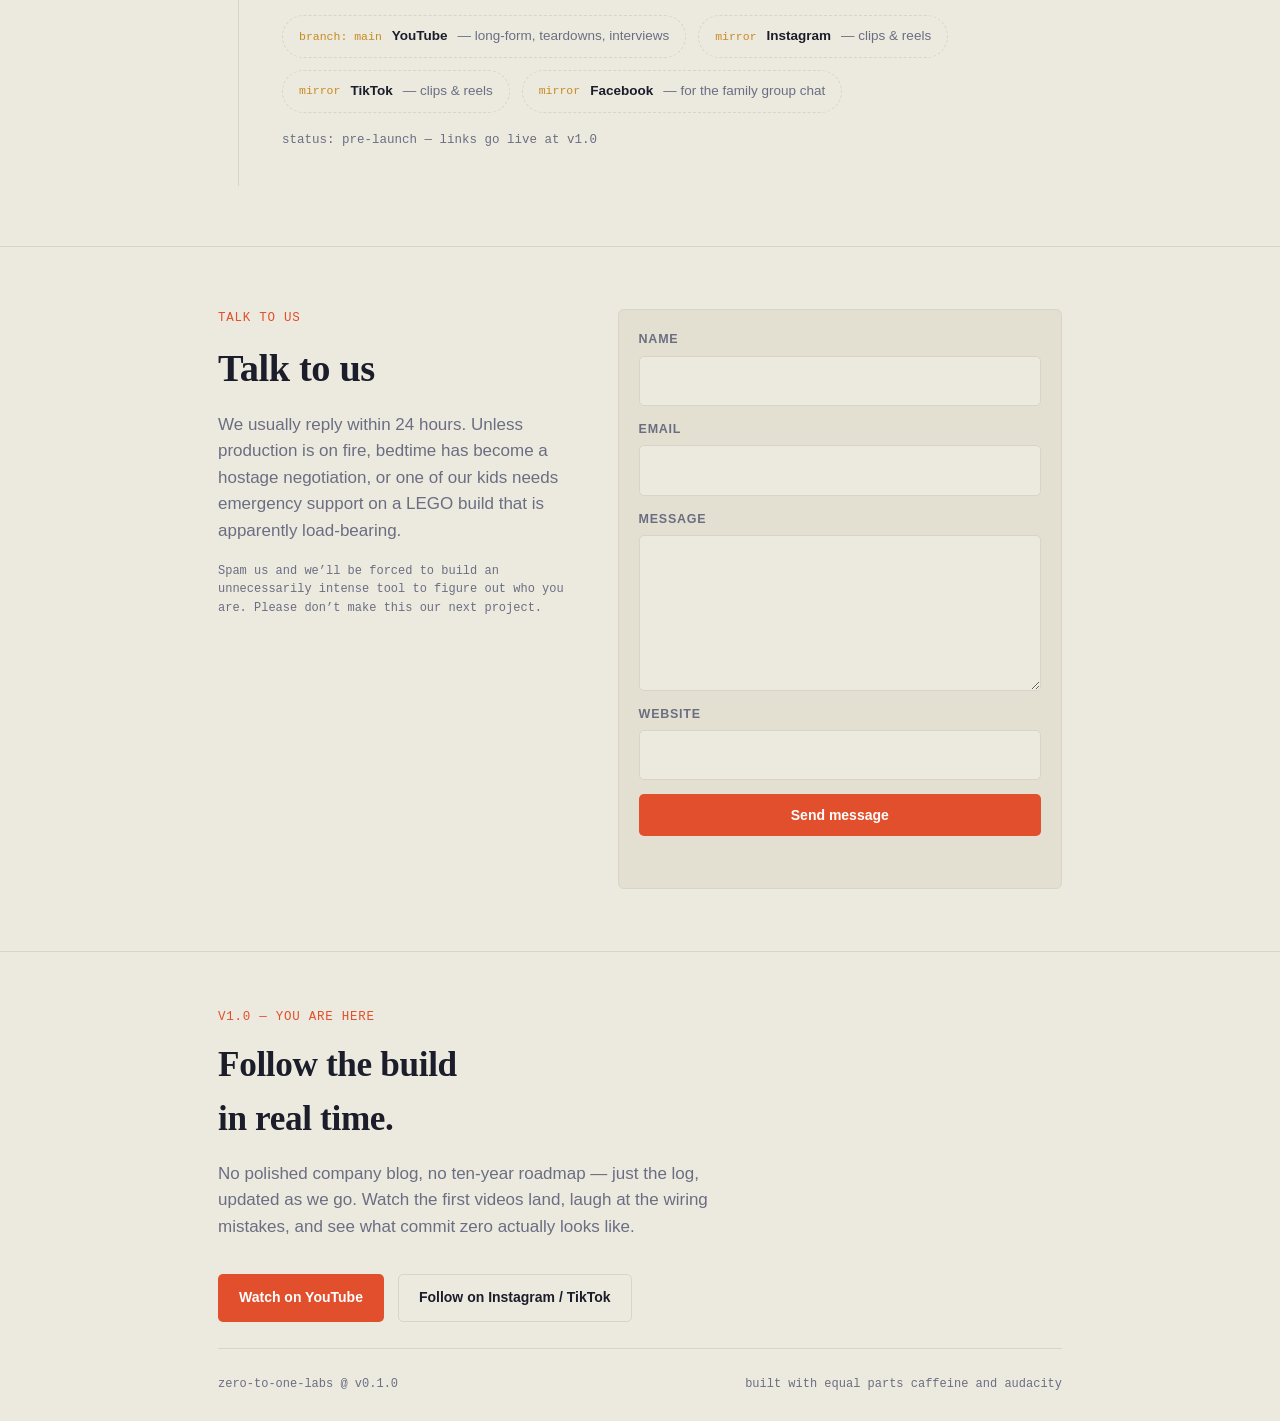
==== commit 065db204: "Add contact form section" ====
--- a/index.html
+++ b/index.html
@@ -19,6 +19,7 @@
       <a href="projects.html">Projects</a>
       <a href="#hosts">Hosts</a>
       <a href="#watch">Where to Watch</a>
+      <a href="#talk">Talk to us</a>
     </nav>
   </div>
 </header>
@@ -143,6 +144,38 @@
   </section>
 </main>
 
+<section class="contact-section reveal" id="talk">
+  <div class="wrap contact-wrap">
+    <div class="contact-copy">
+      <span class="eyebrow mono">talk to us</span>
+      <h2>Talk to us</h2>
+      <p class="lede">We usually reply within 24 hours. Unless production is on fire, bedtime has become a hostage negotiation, or one of our kids needs emergency support on a LEGO build that is apparently load-bearing.</p>
+      <p class="fine-print mono">Spam us and we&rsquo;ll be forced to build an unnecessarily intense tool to figure out who you are. Please don&rsquo;t make this our next project.</p>
+    </div>
+
+    <form class="contact-form" data-contact-form data-form-endpoint="https://formsubmit.co/ajax/sarjun@gmail.com">
+      <label>
+        <span>Name</span>
+        <input type="text" name="name" autocomplete="name" required>
+      </label>
+      <label>
+        <span>Email</span>
+        <input type="email" name="email" autocomplete="email" required>
+      </label>
+      <label>
+        <span>Message</span>
+        <textarea name="message" rows="5" required></textarea>
+      </label>
+      <label class="bot-field" aria-hidden="true">
+        <span>Website</span>
+        <input type="text" name="_honey" tabindex="-1" autocomplete="off">
+      </label>
+      <button class="btn primary" type="submit">Send message</button>
+      <p class="form-status mono" data-form-status aria-live="polite"></p>
+    </form>
+  </div>
+</section>
+
 <footer>
   <div class="wrap">
     <div>
--- a/css/style.css
+++ b/css/style.css
@@ -461,6 +461,89 @@
   .shorts-shell { max-width: min(100%, 360px); }
 }
 
+/* contact */
+.contact-section {
+  border-top: 1px solid var(--border);
+  padding: 62px 0;
+}
+.contact-wrap {
+  display: grid;
+  grid-template-columns: minmax(0, .9fr) minmax(280px, 1.1fr);
+  gap: 36px;
+  align-items: start;
+}
+.contact-copy h2 {
+  font-size: clamp(1.7rem, 4vw, 2.4rem);
+}
+.contact-copy p.lede {
+  color: var(--fg-muted);
+  max-width: 48ch;
+  margin-top: 14px;
+}
+.fine-print {
+  margin-top: 18px;
+  max-width: 56ch;
+  font-size: 12px;
+  color: var(--fg-muted);
+}
+.contact-form {
+  display: grid;
+  gap: 14px;
+  background: var(--card-bg);
+  border: 1px solid var(--border);
+  border-radius: 6px;
+  padding: 20px;
+}
+.contact-form label {
+  display: grid;
+  gap: 6px;
+}
+.contact-form label span {
+  font-size: 12.5px;
+  font-weight: 700;
+  letter-spacing: 0.06em;
+  text-transform: uppercase;
+  color: var(--fg-muted);
+}
+.contact-form input,
+.contact-form textarea {
+  width: 100%;
+  border: 1px solid var(--border);
+  border-radius: 5px;
+  background: var(--bg);
+  color: var(--fg);
+  font: inherit;
+  padding: 11px 12px;
+}
+.contact-form textarea {
+  resize: vertical;
+  min-height: 130px;
+}
+.contact-form input:focus,
+.contact-form textarea:focus {
+  outline: 2px solid var(--accent);
+  outline-offset: 2px;
+}
+.contact-form button {
+  justify-content: center;
+  cursor: pointer;
+}
+.contact-form button:disabled {
+  cursor: wait;
+  opacity: .72;
+}
+.bot-field {
+  display: none;
+}
+.form-status {
+  min-height: 18px;
+  font-size: 12px;
+  color: var(--fg-muted);
+}
+@media (max-width: 760px) {
+  .contact-wrap { grid-template-columns: 1fr; }
+}
+
 /* footer */
 footer {
   border-top: 1px solid var(--border);
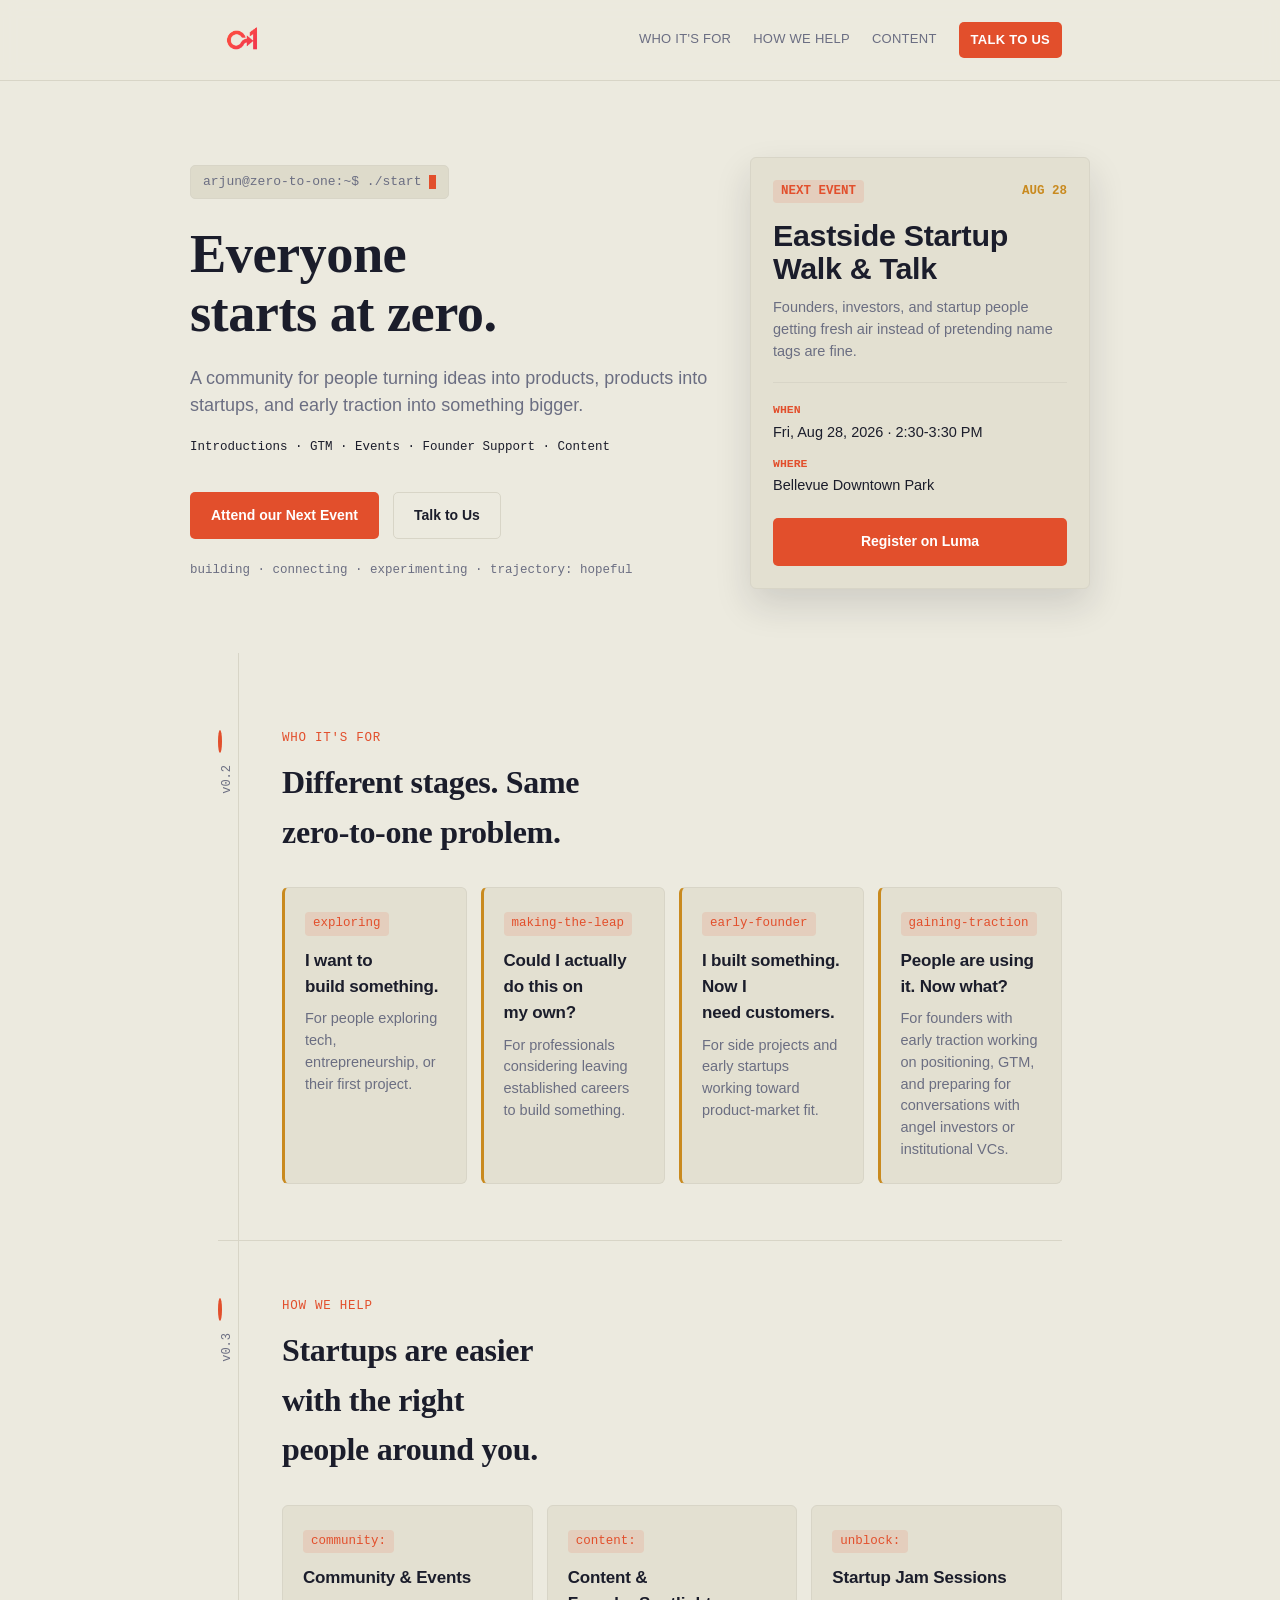
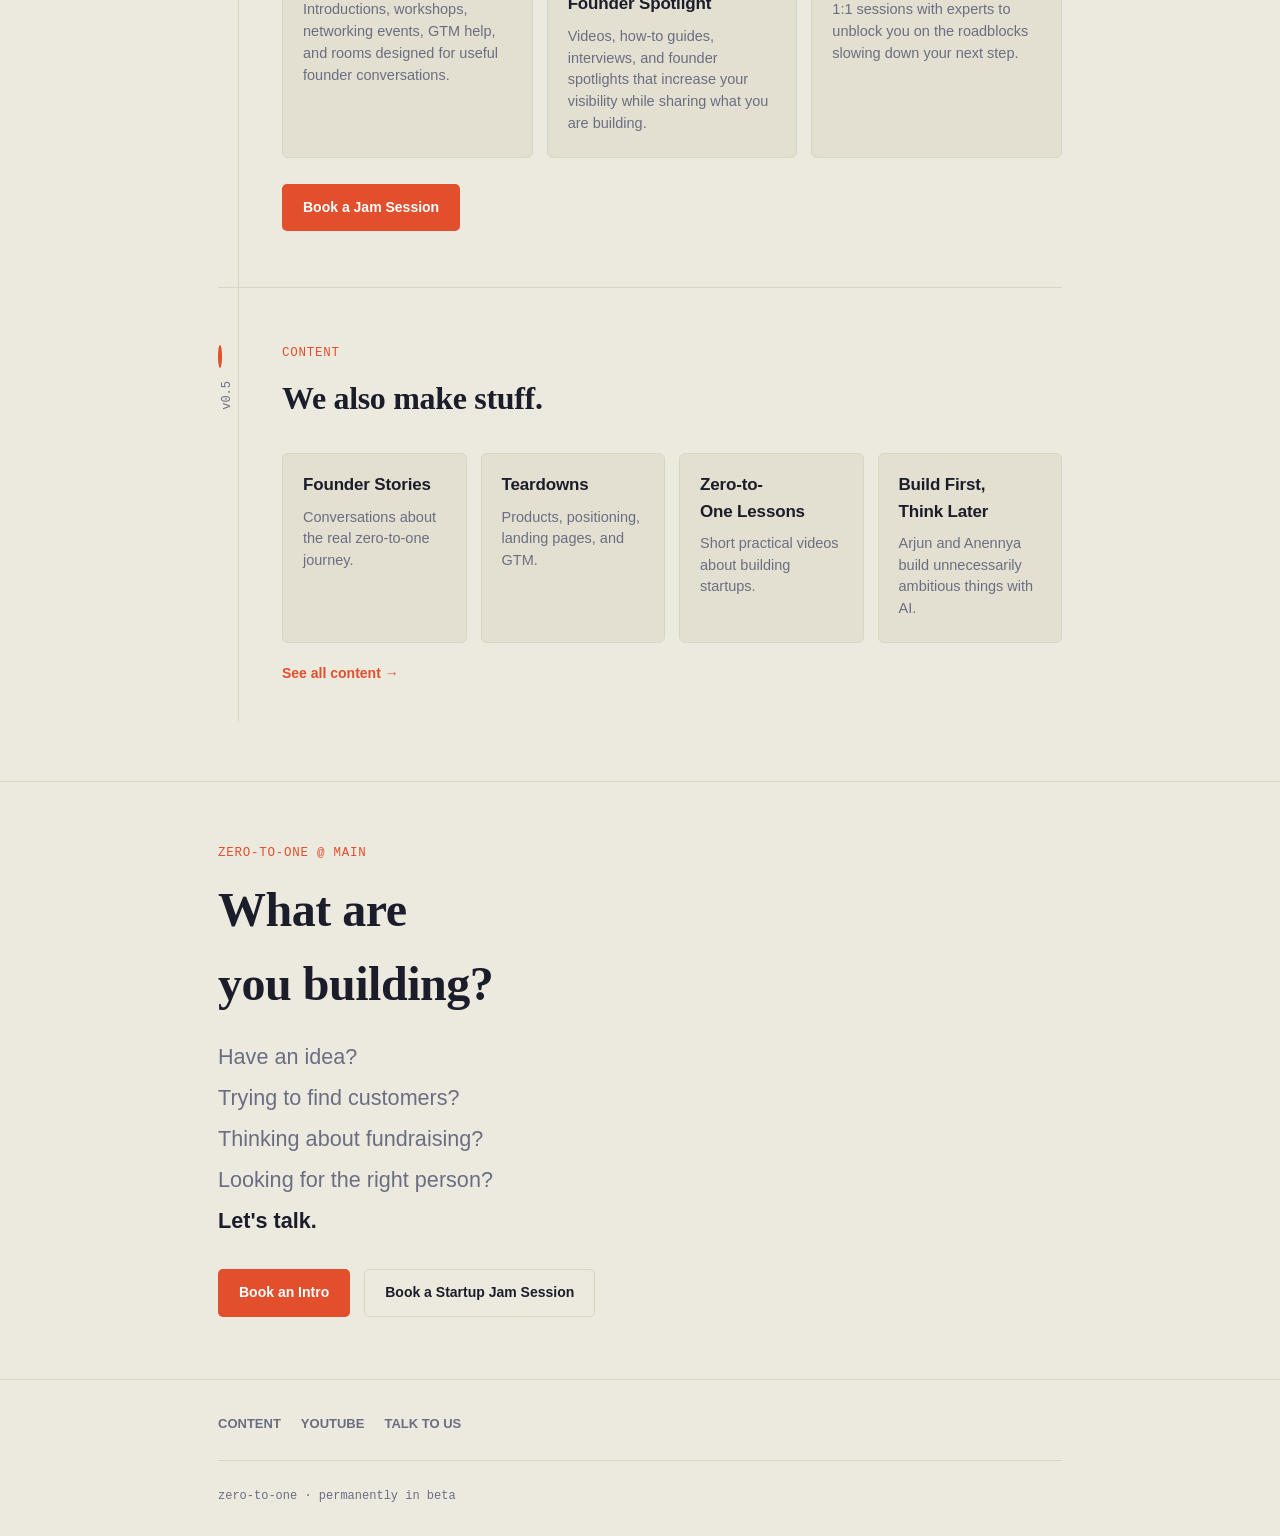
==== commit 27f7aae3: "Update homepage positioning" ====
--- a/index.html
+++ b/index.html
@@ -3,8 +3,8 @@
 <head>
 <meta charset="utf-8">
 <meta name="viewport" content="width=device-width, initial-scale=1">
-<title>Zero to One Labs</title>
-<meta name="description" content="A media company for people at commit zero: career switchers, big-tech lifers, and side-project founders chasing product-market fit. We build dumb stuff with AI until it's not dumb anymore.">
+<title>Zero to One</title>
+<meta name="description" content="Zero to One is a community for people turning ideas into products, products into startups, and early traction into something bigger.">
 <link rel="icon" href="assets/zerotoone-logo.png" type="image/png">
 <link rel="stylesheet" href="css/style.css">
 </head>
@@ -12,28 +12,49 @@
 
 <header class="top">
   <div class="top-inner">
-    <a class="logo" href="index.html#top"><img src="assets/zerotoone-logo.png" alt="Zero to One Labs"></a>
-    <nav class="links">
+    <a class="logo" href="index.html#top"><img src="assets/zerotoone-logo.png" alt="Zero to One"></a>
+    <nav class="links" aria-label="Main navigation">
       <a href="#who">Who It's For</a>
-      <a href="#ship">What We Ship</a>
-      <a href="projects.html">Projects</a>
-      <a href="#hosts">Hosts</a>
-      <a href="#watch">Where to Watch</a>
-      <a href="#talk">Talk to us</a>
+      <a href="#help">How We Help</a>
+      <a href="#content">Content</a>
+      <a class="nav-cta" href="#talk">Talk to Us</a>
     </nav>
   </div>
 </header>
 
 <div id="top"></div>
-<div class="wrap hero">
-  <span class="prompt mono">arjun@zero-to-one-labs:~$ git init<span class="cursor"></span></span>
-  <h1>We build dumb stuff with AI until it's <em>not</em> dumb anymore.</h1>
-  <p class="sub">Zero to One Labs is a media company for people staring at commit zero: parents plotting a way into tech, big-tech lifers plotting a way out, and side-project founders trying to find product-market fit before their savings run out. We haven't figured it out either. We're just filming it.</p>
-  <div class="cta-row">
-    <a class="btn primary" href="#ship">Watch us build (badly)</a>
-    <a class="btn ghost" href="projects.html">See projects</a>
+<div class="wrap hero featured-hero">
+  <div class="hero-copy">
+    <span class="prompt mono">arjun@zero-to-one:~$ ./start<span class="cursor"></span></span>
+    <h1>Everyone starts at zero.</h1>
+    <p class="sub">A community for people turning ideas into products, products into startups, and early traction into something bigger.</p>
+    <p class="hero-tags mono">Introductions &middot; GTM &middot; Events &middot; Founder Support &middot; Content</p>
+    <div class="cta-row">
+      <a class="btn primary" href="https://luma.com/4zhpgint" target="_blank" rel="noopener">Attend our Next Event</a>
+      <a class="btn ghost" href="#talk">Talk to Us</a>
+    </div>
+    <p class="hero-meta mono">building &middot; connecting &middot; experimenting &middot; trajectory: hopeful</p>
   </div>
-  <p class="hero-meta mono">0 subscribers &middot; 1 pilot episode &middot; trajectory: hopeful</p>
+
+  <aside class="event-card reveal" aria-labelledby="next-event-title">
+    <div class="event-card-top">
+      <span class="kicker mono">next event</span>
+      <span class="event-date mono">Aug 28</span>
+    </div>
+    <h2 id="next-event-title">Eastside Startup Walk &amp; Talk</h2>
+    <p>Founders, investors, and startup people getting fresh air instead of pretending name tags are fine.</p>
+    <dl class="event-details">
+      <div>
+        <dt>When</dt>
+        <dd>Fri, Aug 28, 2026 &middot; 2:30-3:30 PM</dd>
+      </div>
+      <div>
+        <dt>Where</dt>
+        <dd>Bellevue Downtown Park</dd>
+      </div>
+    </dl>
+    <a class="btn primary event-button" href="https://luma.com/4zhpgint" target="_blank" rel="noopener">Register on Luma</a>
+  </aside>
 </div>
 
 <main class="log">
@@ -42,154 +63,115 @@
   <section class="entry reveal" id="who">
     <div class="marker"><span class="dot"></span><span class="tag mono">v0.2</span></div>
     <div class="content">
-      <span class="eyebrow mono">who this is for</span>
-      <h2>Everyone starts at commit zero.</h2>
-      <p class="lede">Three kinds of people show up to zero-to-one labs. If you see yourself below, you're exactly who we're making this for.</p>
-      <div class="grid cols-3">
+      <span class="eyebrow mono">who it's for</span>
+      <h2>Different stages. Same zero-to-one problem.</h2>
+      <div class="grid cols-4 compact-grid">
         <div class="card story">
-          <span class="kicker mono">role: career-switcher</span>
-          <p class="story-text">As a stay-at-home parent who's never shipped a line of code, I want a way into tech that doesn't start with a $40k bootcamp, so I can prove to myself &mdash; and the group chat &mdash; that it's not too late.</p>
+          <span class="kicker mono">exploring</span>
+          <h3>I want to build something.</h3>
+          <p>For people exploring tech, entrepreneurship, or their first project.</p>
         </div>
         <div class="card story">
-          <span class="kicker mono">role: big-tech-lifer</span>
-          <p class="story-text">As a senior engineer with great equity and a slowly dimming soul, I want to see what leaving actually looks like, so I can decide if the standup that could've been an email is really worth staying for.</p>
+          <span class="kicker mono">making-the-leap</span>
+          <h3>Could I actually do this on my own?</h3>
+          <p>For professionals considering leaving established careers to build something.</p>
         </div>
         <div class="card story">
-          <span class="kicker mono">role: side-project-founder</span>
-          <p class="story-text">As someone with a side project, twelve users, and a spreadsheet named "MAYBE THIS IS SOMETHING," I want to know how anyone actually reaches product-market fit, so I can stop refreshing analytics every four minutes.</p>
+          <span class="kicker mono">early-founder</span>
+          <h3>I built something. Now I need customers.</h3>
+          <p>For side projects and early startups working toward product-market fit.</p>
+        </div>
+        <div class="card story">
+          <span class="kicker mono">gaining-traction</span>
+          <h3>People are using it. Now what?</h3>
+          <p>For founders with early traction working on positioning, GTM, and preparing for conversations with angel investors or institutional VCs.</p>
         </div>
       </div>
     </div>
   </section>
 
-  <section class="entry reveal" id="ship">
+  <section class="entry reveal" id="help">
     <div class="marker"><span class="dot"></span><span class="tag mono">v0.3</span></div>
     <div class="content">
-      <span class="eyebrow mono">what we ship</span>
-      <h2>Mostly short videos. Occasionally a receipts folder.</h2>
-      <p class="lede">Six kinds of content, tagged the way we'd tag the commits, if any of this were a commit.</p>
-      <div class="grid cols-2">
+      <span class="eyebrow mono">how we help</span>
+      <h2>Startups are easier with the right people around you.</h2>
+      <div class="grid cols-3 compact-grid">
         <div class="card">
-          <span class="kicker mono">feat:</span>
-          <h3>Build First, Think Later</h3>
-          <p>Arjun and Anennya &mdash; two people with full-time tech jobs and zero home-improvement licenses &mdash; use AI to build real household projects. Physics gets involved. Return policies get tested. Nobody thinks first.</p>
+          <span class="kicker mono">community:</span>
+          <h3>Community &amp; Events</h3>
+          <p>Introductions, workshops, networking events, GTM help, and rooms designed for useful founder conversations.</p>
         </div>
         <div class="card">
-          <span class="kicker mono">fix:</span>
-          <h3>Teardowns</h3>
-          <p>We open up real products &mdash; apps, gadgets, landing pages, pitch decks &mdash; and walk through what works, what doesn't, and what someone clearly shipped on a Friday at 6pm.</p>
+          <span class="kicker mono">content:</span>
+          <h3>Content &amp; Founder Spotlight</h3>
+          <p>Videos, how-to guides, interviews, and founder spotlights that increase your visibility while sharing what you are building.</p>
         </div>
         <div class="card">
-          <span class="kicker mono">docs:</span>
-          <h3>Founder Interviews</h3>
-          <p>Conversations with people who actually made the jump to their own thing &mdash; why they started, what nearly made them quit, and the parts that never make it into the pitch deck.</p>
+          <span class="kicker mono">unblock:</span>
+          <h3>Startup Jam Sessions</h3>
+          <p>1:1 sessions with experts to unblock you on the roadblocks slowing down your next step.</p>
         </div>
-        <div class="card">
-          <span class="kicker mono">chore:</span>
-          <h3>Solo Explainers</h3>
-          <p>Short, unglamorous videos where one of us explains a piece of the zero-to-one journey &mdash; badly at first, then slightly less badly.</p>
-        </div>
-        <div class="card">
-          <span class="kicker mono">README.md</span>
-          <h3>Build Write-Ups</h3>
-          <p>Longer breakdowns of what we've built, repo linked, so you can steal the homework and run your own version at home.</p>
-        </div>
-        <div class="card">
-          <span class="kicker mono">test:</span>
-          <h3>Live Workshops</h3>
-          <p>Livestreamed build sessions with real-time questions. No safety net, no dress rehearsal, frequent regrets.</p>
-        </div>
+      </div>
+      <div class="cta-row section-actions">
+        <a class="btn primary" href="https://cal.com/zeroto1" target="_blank" rel="noopener">Book a Jam Session</a>
       </div>
     </div>
   </section>
-
-  <section class="entry reveal" id="hosts">
-    <div class="marker"><span class="dot"></span><span class="tag mono">v0.4</span></div>
+  <section class="entry reveal" id="content">
+    <div class="marker"><span class="dot"></span><span class="tag mono">v0.5</span></div>
     <div class="content">
-      <span class="eyebrow mono">who's committing to main</span>
-      <h2>Two engineers, one shared delusion.</h2>
-      <div class="grid cols-2">
-        <div class="card host">
-          <div class="avatar mono">A</div>
-          <div>
-            <h3>Arjun</h3>
-            <p>Writes production code for a living, writes grout-sealant reviews for fun. Firmly believes every home project is "basically just an API call." Has been proven wrong on camera, repeatedly.</p>
-          </div>
+      <span class="eyebrow mono">content</span>
+      <h2>We also make stuff.</h2>
+      <div class="grid cols-4 compact-grid">
+        <div class="card content-card">
+          <h3>Founder Stories</h3>
+          <p>Conversations about the real zero-to-one journey.</p>
         </div>
-        <div class="card host">
-          <div class="avatar mono">A</div>
-          <div>
-            <h3>Anennya</h3>
-            <p>Also a working engineer. The one who reads the instructions before anything gets plugged in. Has never once said "how hard can it be" and been right about it.</p>
-          </div>
+        <div class="card content-card">
+          <h3>Teardowns</h3>
+          <p>Products, positioning, landing pages, and GTM.</p>
+        </div>
+        <div class="card content-card">
+          <h3>Zero-to-One Lessons</h3>
+          <p>Short practical videos about building startups.</p>
+        </div>
+        <div class="card content-card">
+          <h3>Build First, Think Later</h3>
+          <p>Arjun and Anennya build unnecessarily ambitious things with AI.</p>
         </div>
       </div>
-    </div>
-  </section>
-
-  <section class="entry reveal" id="watch">
-    <div class="marker"><span class="dot"></span><span class="tag mono">v0.5</span></div>
-    <div class="content">
-      <span class="eyebrow mono">where we deploy</span>
-      <h2>One build, several targets &mdash; none optimized for any of them.</h2>
-      <p class="lede">The long-form stuff lives on YouTube. Everywhere else gets the clips.</p>
-      <div class="pill-row">
-        <a class="pill" href="projects.html"><span class="branch mono">branch: main</span><strong>YouTube</strong> &mdash; long-form, teardowns, interviews</a>
-        <span class="pill"><span class="branch mono">mirror</span><strong>Instagram</strong> &mdash; clips &amp; reels</span>
-        <span class="pill"><span class="branch mono">mirror</span><strong>TikTok</strong> &mdash; clips &amp; reels</span>
-        <span class="pill"><span class="branch mono">mirror</span><strong>Facebook</strong> &mdash; for the family group chat</span>
-      </div>
-      <p class="hero-meta mono" style="margin-top:18px;">status: pre-launch &mdash; links go live at v1.0</p>
+      <p class="text-link-row"><a href="projects.html">See all content &rarr;</a></p>
     </div>
   </section>
 </main>
 
-<section class="contact-section reveal" id="talk">
-  <div class="wrap contact-wrap">
-    <div class="contact-copy">
-      <span class="eyebrow mono">talk to us</span>
-      <h2>Talk to us</h2>
-      <p class="lede">We usually reply within 24 hours. Unless production is on fire, bedtime has become a hostage negotiation, or one of our kids needs emergency support on a LEGO build that is apparently load-bearing.</p>
-      <p class="fine-print mono">Spam us and we&rsquo;ll be forced to build an unnecessarily intense tool to figure out who you are. Please don&rsquo;t make this our next project.</p>
+<section class="contact-section final-cta reveal" id="talk">
+  <div class="wrap">
+    <span class="eyebrow mono">zero-to-one @ main</span>
+    <h2>What are you building?</h2>
+    <div class="question-stack">
+      <p>Have an idea?</p>
+      <p>Trying to find customers?</p>
+      <p>Thinking about fundraising?</p>
+      <p>Looking for the right person?</p>
+      <p>Let's talk.</p>
     </div>
-
-    <form class="contact-form" data-contact-form data-form-endpoint="https://formsubmit.co/ajax/sarjun@gmail.com">
-      <label>
-        <span>Name</span>
-        <input type="text" name="name" autocomplete="name" required>
-      </label>
-      <label>
-        <span>Email</span>
-        <input type="email" name="email" autocomplete="email" required>
-      </label>
-      <label>
-        <span>Message</span>
-        <textarea name="message" rows="5" required></textarea>
-      </label>
-      <label class="bot-field" aria-hidden="true">
-        <span>Website</span>
-        <input type="text" name="_honey" tabindex="-1" autocomplete="off">
-      </label>
-      <button class="btn primary" type="submit">Send message</button>
-      <p class="form-status mono" data-form-status aria-live="polite"></p>
-    </form>
+    <div class="cta-row">
+      <a class="btn primary" href="https://cal.com/zeroto1" target="_blank" rel="noopener">Book an Intro</a>
+      <a class="btn ghost" href="https://cal.com/zeroto1" target="_blank" rel="noopener">Book a Startup Jam Session</a>
+    </div>
   </div>
 </section>
 
 <footer>
   <div class="wrap">
-    <div>
-      <span class="eyebrow mono">v1.0 &mdash; you are here</span>
-      <h2>Follow the build in real time.</h2>
-      <p class="lede">No polished company blog, no ten-year roadmap &mdash; just the log, updated as we go. Watch the first videos land, laugh at the wiring mistakes, and see what commit zero actually looks like.</p>
-      <div class="cta-row">
-        <a class="btn primary" href="projects.html">Watch on YouTube</a>
-        <a class="btn ghost" href="#watch">Follow on Instagram / TikTok</a>
-      </div>
+    <div class="footer-links">
+      <a href="projects.html">Content</a>
+      <a href="https://www.youtube.com/@ZerotoOneLabs" target="_blank" rel="noopener">YouTube</a>
+      <a href="#talk">Talk to Us</a>
     </div>
     <div class="foot-meta mono">
-      <span>zero-to-one-labs @ v0.1.0</span>
-      <span>built with equal parts caffeine and audacity</span>
+      <span>zero-to-one &middot; permanently in beta</span>
     </div>
   </div>
 </footer>
--- a/css/style.css
+++ b/css/style.css
@@ -114,6 +114,7 @@
 }
 nav.links {
   display: flex;
+  align-items: center;
   gap: 22px;
   font-size: 13px;
 }
@@ -135,11 +136,33 @@
   transition: right .18s ease;
 }
 nav.links a:hover::after, nav.links a:focus-visible::after, nav.links a.active::after { right: 0; }
+nav.links a.nav-cta {
+  padding: 8px 12px;
+  border-radius: 5px;
+  background: var(--accent);
+  color: var(--accent-ink);
+  font-weight: 700;
+}
+nav.links a.nav-cta::after { display: none; }
+nav.links a.nav-cta:hover,
+nav.links a.nav-cta:focus-visible {
+  color: var(--accent-ink);
+  filter: brightness(1.07);
+}
 @media (max-width: 640px) { nav.links { display: none; } }
 
 /* ---------- hero ---------- */
 .hero {
   padding: 76px 0 64px;
+}
+.featured-hero {
+  display: grid;
+  grid-template-columns: minmax(0, 1fr) minmax(280px, 340px);
+  gap: 42px;
+  align-items: center;
+}
+.hero-copy {
+  min-width: 0;
 }
 .prompt {
   display: inline-flex;
@@ -211,6 +234,94 @@
   margin-top: 22px;
   font-size: 12.5px;
   color: var(--fg-muted);
+}
+.hero-tags {
+  margin-top: 18px;
+  max-width: 62ch;
+  color: var(--fg);
+  font-size: 12.5px;
+}
+.event-card {
+  background: var(--card-bg);
+  border: 1px solid var(--border);
+  border-radius: 6px;
+  padding: 22px;
+  box-shadow: 0 16px 36px color-mix(in srgb, var(--ink) 14%, transparent);
+}
+.event-card-top {
+  display: flex;
+  align-items: center;
+  justify-content: space-between;
+  gap: 12px;
+  margin-bottom: 16px;
+}
+.event-card .kicker,
+.event-date {
+  font-size: 12.5px;
+  font-weight: 700;
+  text-transform: uppercase;
+}
+.event-card .kicker {
+  color: var(--accent);
+  display: inline-block;
+  padding: 2px 8px;
+  background: color-mix(in srgb, var(--accent) 12%, transparent);
+  border-radius: 4px;
+}
+.event-date {
+  color: var(--accent-gold);
+}
+.event-card h2 {
+  max-width: 14ch;
+  font-family: -apple-system, "Segoe UI", Arial, sans-serif;
+  font-size: clamp(1.45rem, 3vw, 1.9rem);
+  line-height: 1.08;
+}
+.event-card p {
+  margin-top: 12px;
+  color: var(--fg-muted);
+  font-size: 14.5px;
+  line-height: 1.5;
+}
+.event-details {
+  display: grid;
+  gap: 12px;
+  margin: 20px 0 0;
+  padding: 18px 0 0;
+  border-top: 1px solid var(--border);
+}
+.event-details div {
+  display: grid;
+  gap: 4px;
+}
+.event-details dt {
+  color: var(--accent);
+  font-family: "SF Mono", "JetBrains Mono", ui-monospace, Menlo, Consolas, monospace;
+  font-size: 11.5px;
+  font-weight: 700;
+  text-transform: uppercase;
+}
+.event-details dd {
+  margin: 0;
+  color: var(--fg);
+  font-size: 14.5px;
+  line-height: 1.35;
+}
+.event-button {
+  width: 100%;
+  justify-content: center;
+  margin-top: 22px;
+}
+@media (max-width: 760px) {
+  .featured-hero {
+    grid-template-columns: 1fr;
+    gap: 34px;
+    align-items: stretch;
+  }
+
+  .event-card h2 {
+    max-width: 18ch;
+  }
 }
 
 /* ---------- log / timeline ---------- */
@@ -290,9 +401,14 @@
 }
 .grid.cols-3 { grid-template-columns: repeat(3, 1fr); }
 .grid.cols-2 { grid-template-columns: repeat(2, 1fr); }
+.grid.cols-4 { grid-template-columns: repeat(4, 1fr); }
+@media (max-width: 900px) {
+  .grid.cols-4 { grid-template-columns: repeat(2, 1fr); }
+}
 @media (max-width: 720px) {
-  .grid.cols-3, .grid.cols-2 { grid-template-columns: 1fr; }
-}
+  .grid.cols-4, .grid.cols-3, .grid.cols-2 { grid-template-columns: 1fr; }
+}
+.compact-grid { gap: 14px; }
 
 .card {
   background: var(--card-bg);
@@ -321,6 +437,41 @@
   font-size: 14.5px;
   color: var(--fg-muted);
   line-height: 1.5;
+}
+.section-actions {
+  margin-top: 26px;
+}
+.statement-stack,
+.question-stack {
+  margin-top: 20px;
+  display: grid;
+  gap: 12px;
+  max-width: 58ch;
+}
+.statement-stack p {
+  color: var(--fg);
+  font-size: clamp(1.1rem, 2.2vw, 1.35rem);
+  line-height: 1.35;
+}
+.statement-stack p:last-child {
+  color: var(--fg-muted);
+  font-size: 16.5px;
+}
+.content-card {
+  padding-top: 18px;
+}
+.text-link-row {
+  margin-top: 20px;
+  font-size: 14px;
+  font-weight: 700;
+}
+.text-link-row a {
+  color: var(--accent);
+  text-decoration: none;
+}
+.text-link-row a:hover,
+.text-link-row a:focus-visible {
+  text-decoration: underline;
 }
 
 /* user story cards get a quote-like left rule */
@@ -465,6 +616,19 @@
 .contact-section {
   border-top: 1px solid var(--border);
   padding: 62px 0;
+}
+.final-cta h2 {
+  max-width: 12ch;
+  font-size: clamp(2rem, 5vw, 3rem);
+}
+.final-cta .question-stack p {
+  color: var(--fg-muted);
+  font-size: clamp(1.05rem, 2.4vw, 1.35rem);
+  line-height: 1.35;
+}
+.final-cta .question-stack p:last-child {
+  color: var(--fg);
+  font-weight: 700;
 }
 .contact-wrap {
   display: grid;
@@ -547,11 +711,27 @@
 /* footer */
 footer {
   border-top: 1px solid var(--border);
-  padding: 56px 0 34px;
+  padding: 34px 0;
 }
 footer .wrap { display: flex; flex-direction: column; gap: 26px; }
 footer h2 { font-size: clamp(1.6rem, 4vw, 2.2rem); max-width: 18ch; }
 footer p.lede { color: var(--fg-muted); max-width: 52ch; margin-top: 14px; }
+.footer-links {
+  display: flex;
+  flex-wrap: wrap;
+  gap: 14px 20px;
+  font-size: 13px;
+  font-weight: 700;
+  text-transform: uppercase;
+}
+.footer-links a {
+  color: var(--fg-muted);
+  text-decoration: none;
+}
+.footer-links a:hover,
+.footer-links a:focus-visible {
+  color: var(--accent);
+}
 .foot-meta {
   display: flex;
   justify-content: space-between;
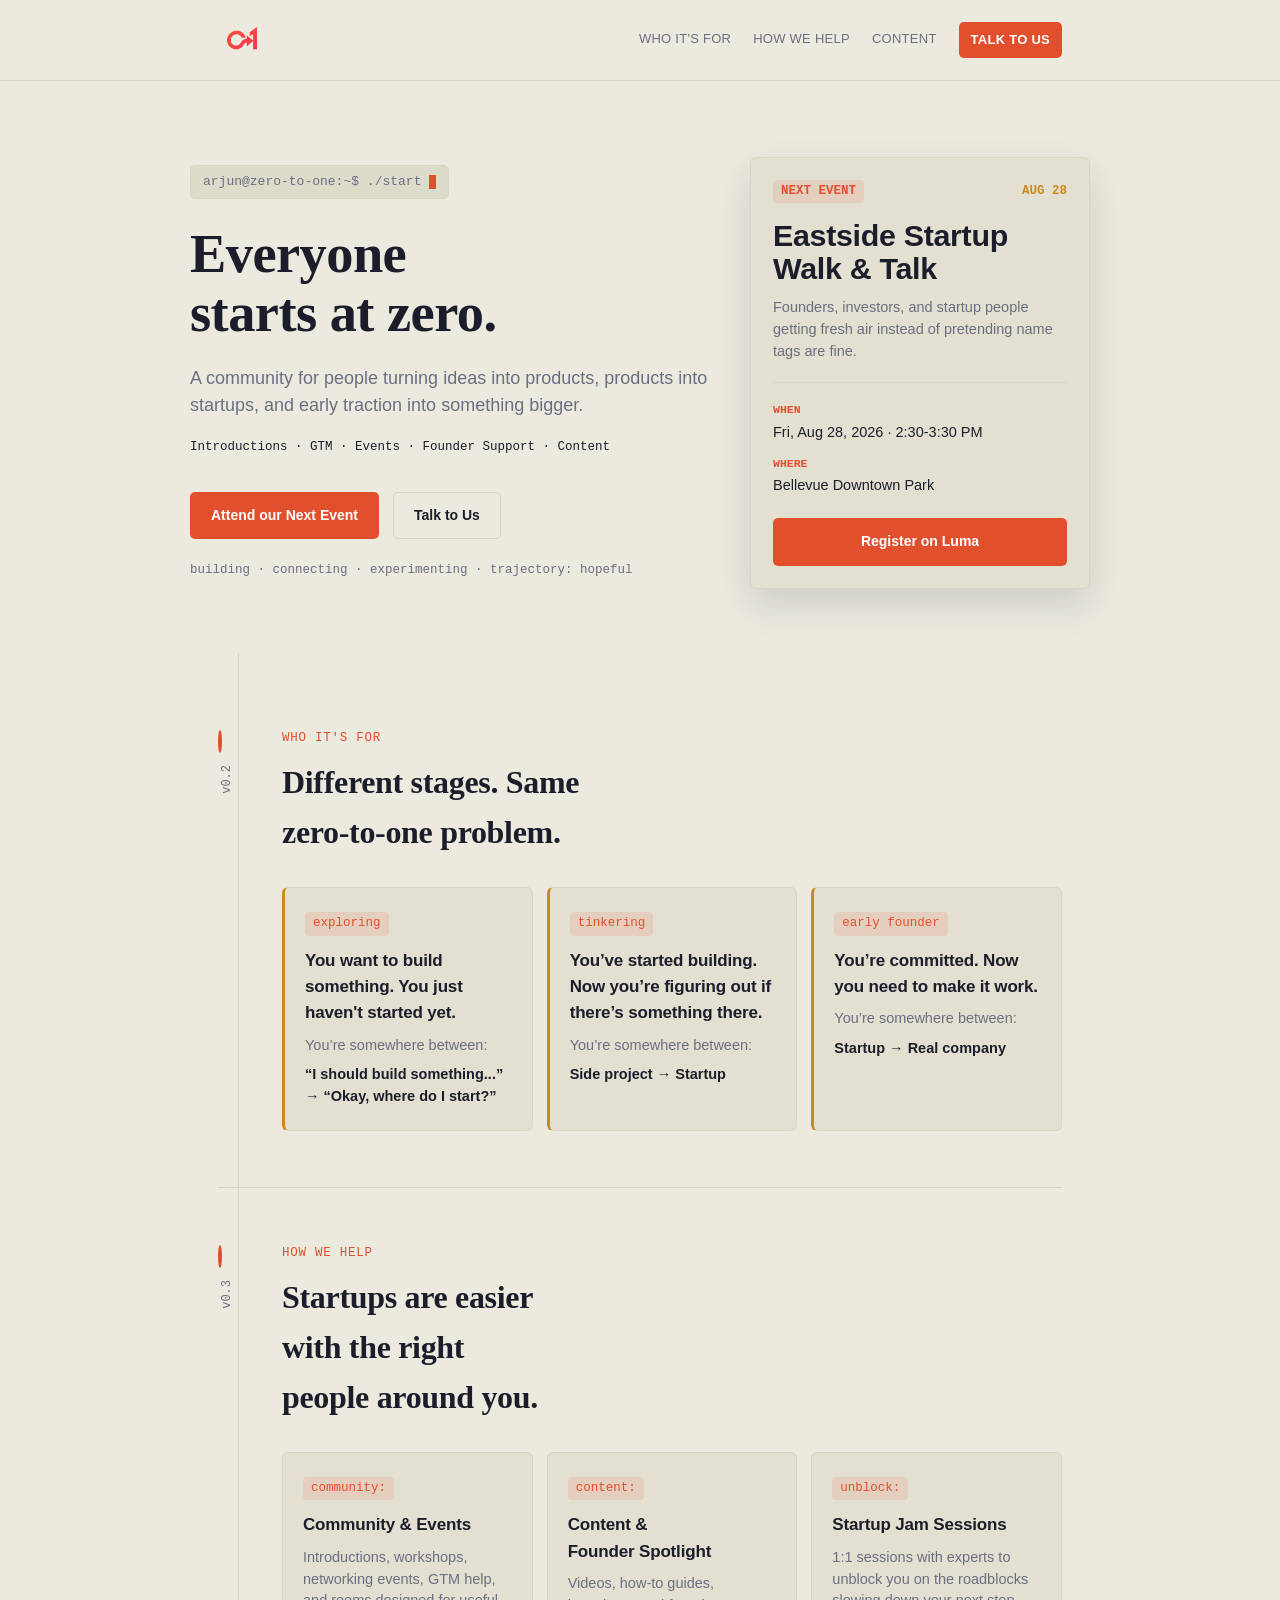
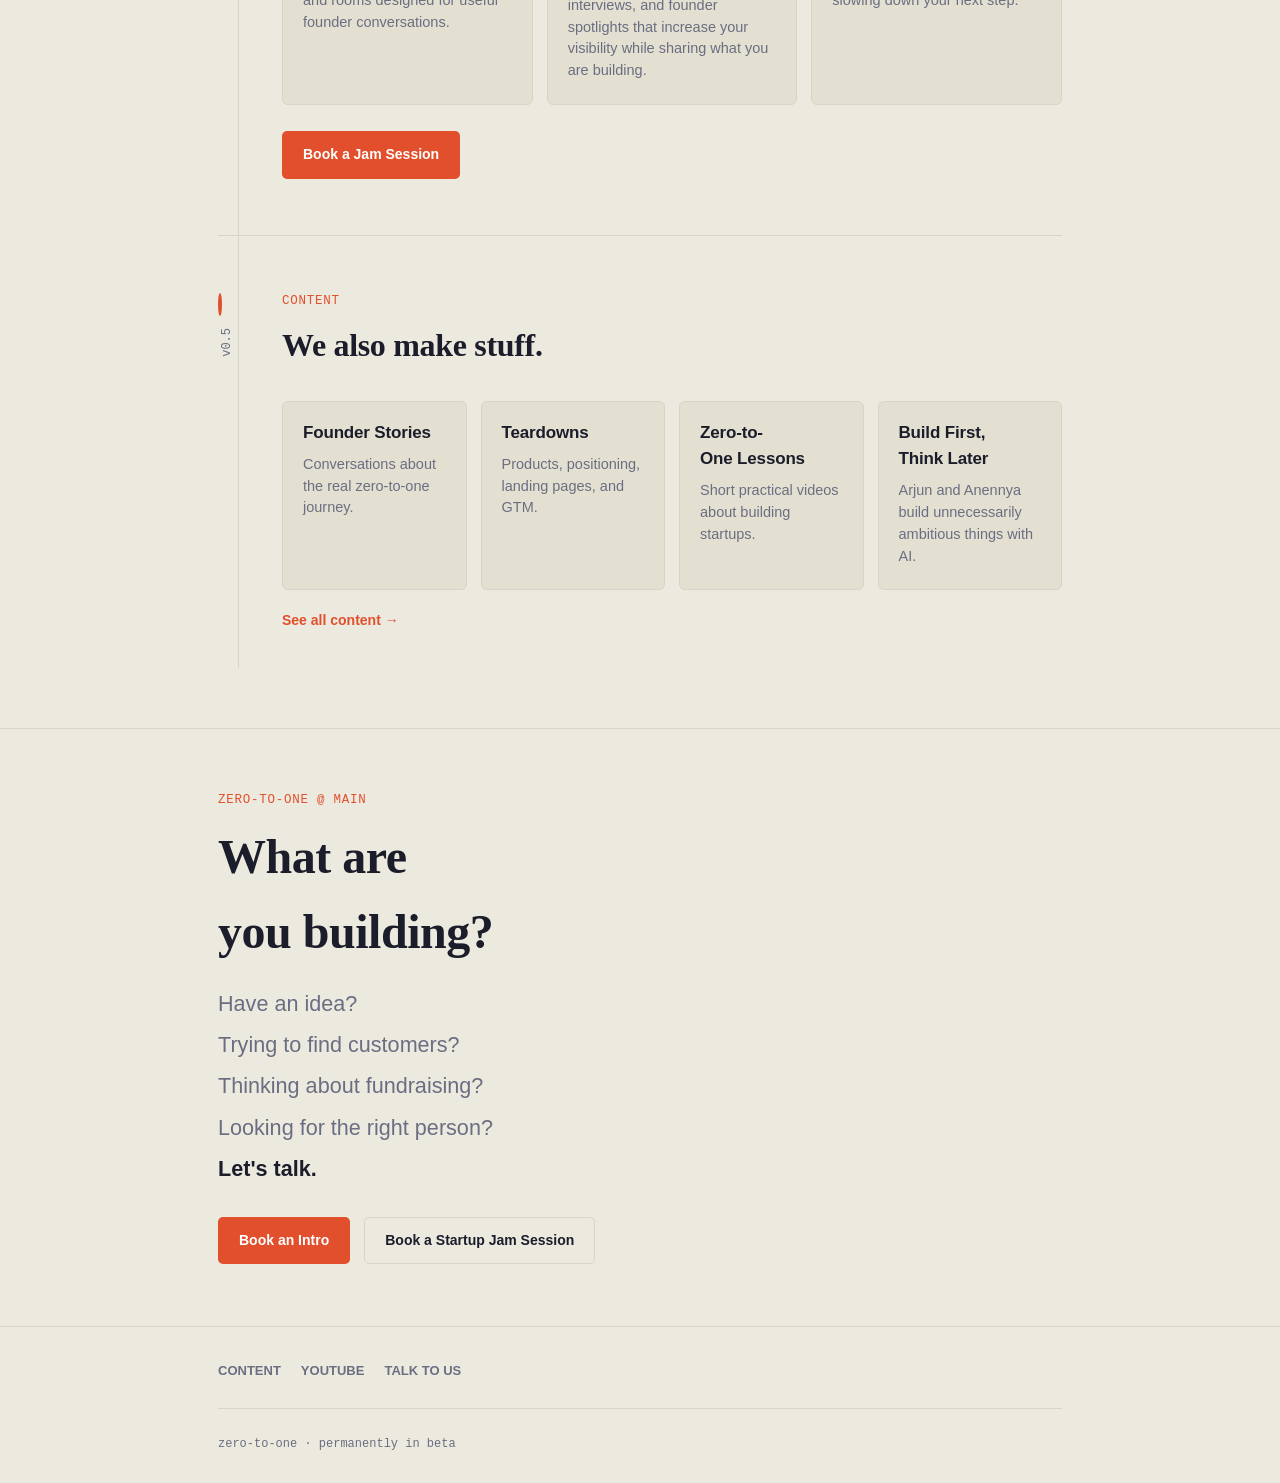
==== commit dcc252b9: "Update homepage personas" ====
--- a/index.html
+++ b/index.html
@@ -65,26 +65,24 @@
     <div class="content">
       <span class="eyebrow mono">who it's for</span>
       <h2>Different stages. Same zero-to-one problem.</h2>
-      <div class="grid cols-4 compact-grid">
+      <div class="grid cols-3 compact-grid">
         <div class="card story">
           <span class="kicker mono">exploring</span>
-          <h3>I want to build something.</h3>
-          <p>For people exploring tech, entrepreneurship, or their first project.</p>
+          <h3>You want to build something. You just haven't started yet.</h3>
+          <p>You&rsquo;re somewhere between:</p>
+          <p><strong>&ldquo;I should build something...&rdquo; &rarr; &ldquo;Okay, where do I start?&rdquo;</strong></p>
         </div>
         <div class="card story">
-          <span class="kicker mono">making-the-leap</span>
-          <h3>Could I actually do this on my own?</h3>
-          <p>For professionals considering leaving established careers to build something.</p>
+          <span class="kicker mono">tinkering</span>
+          <h3>You&rsquo;ve started building. Now you&rsquo;re figuring out if there&rsquo;s something there.</h3>
+          <p>You&rsquo;re somewhere between:</p>
+          <p><strong>Side project &rarr; Startup</strong></p>
         </div>
         <div class="card story">
-          <span class="kicker mono">early-founder</span>
-          <h3>I built something. Now I need customers.</h3>
-          <p>For side projects and early startups working toward product-market fit.</p>
-        </div>
-        <div class="card story">
-          <span class="kicker mono">gaining-traction</span>
-          <h3>People are using it. Now what?</h3>
-          <p>For founders with early traction working on positioning, GTM, and preparing for conversations with angel investors or institutional VCs.</p>
+          <span class="kicker mono">early founder</span>
+          <h3>You&rsquo;re committed. Now you need to make it work.</h3>
+          <p>You&rsquo;re somewhere between:</p>
+          <p><strong>Startup &rarr; Real company</strong></p>
         </div>
       </div>
     </div>
--- a/css/style.css
+++ b/css/style.css
@@ -438,6 +438,10 @@
   color: var(--fg-muted);
   line-height: 1.5;
 }
+.card p strong {
+  color: var(--fg);
+  font-weight: 700;
+}
 .section-actions {
   margin-top: 26px;
 }
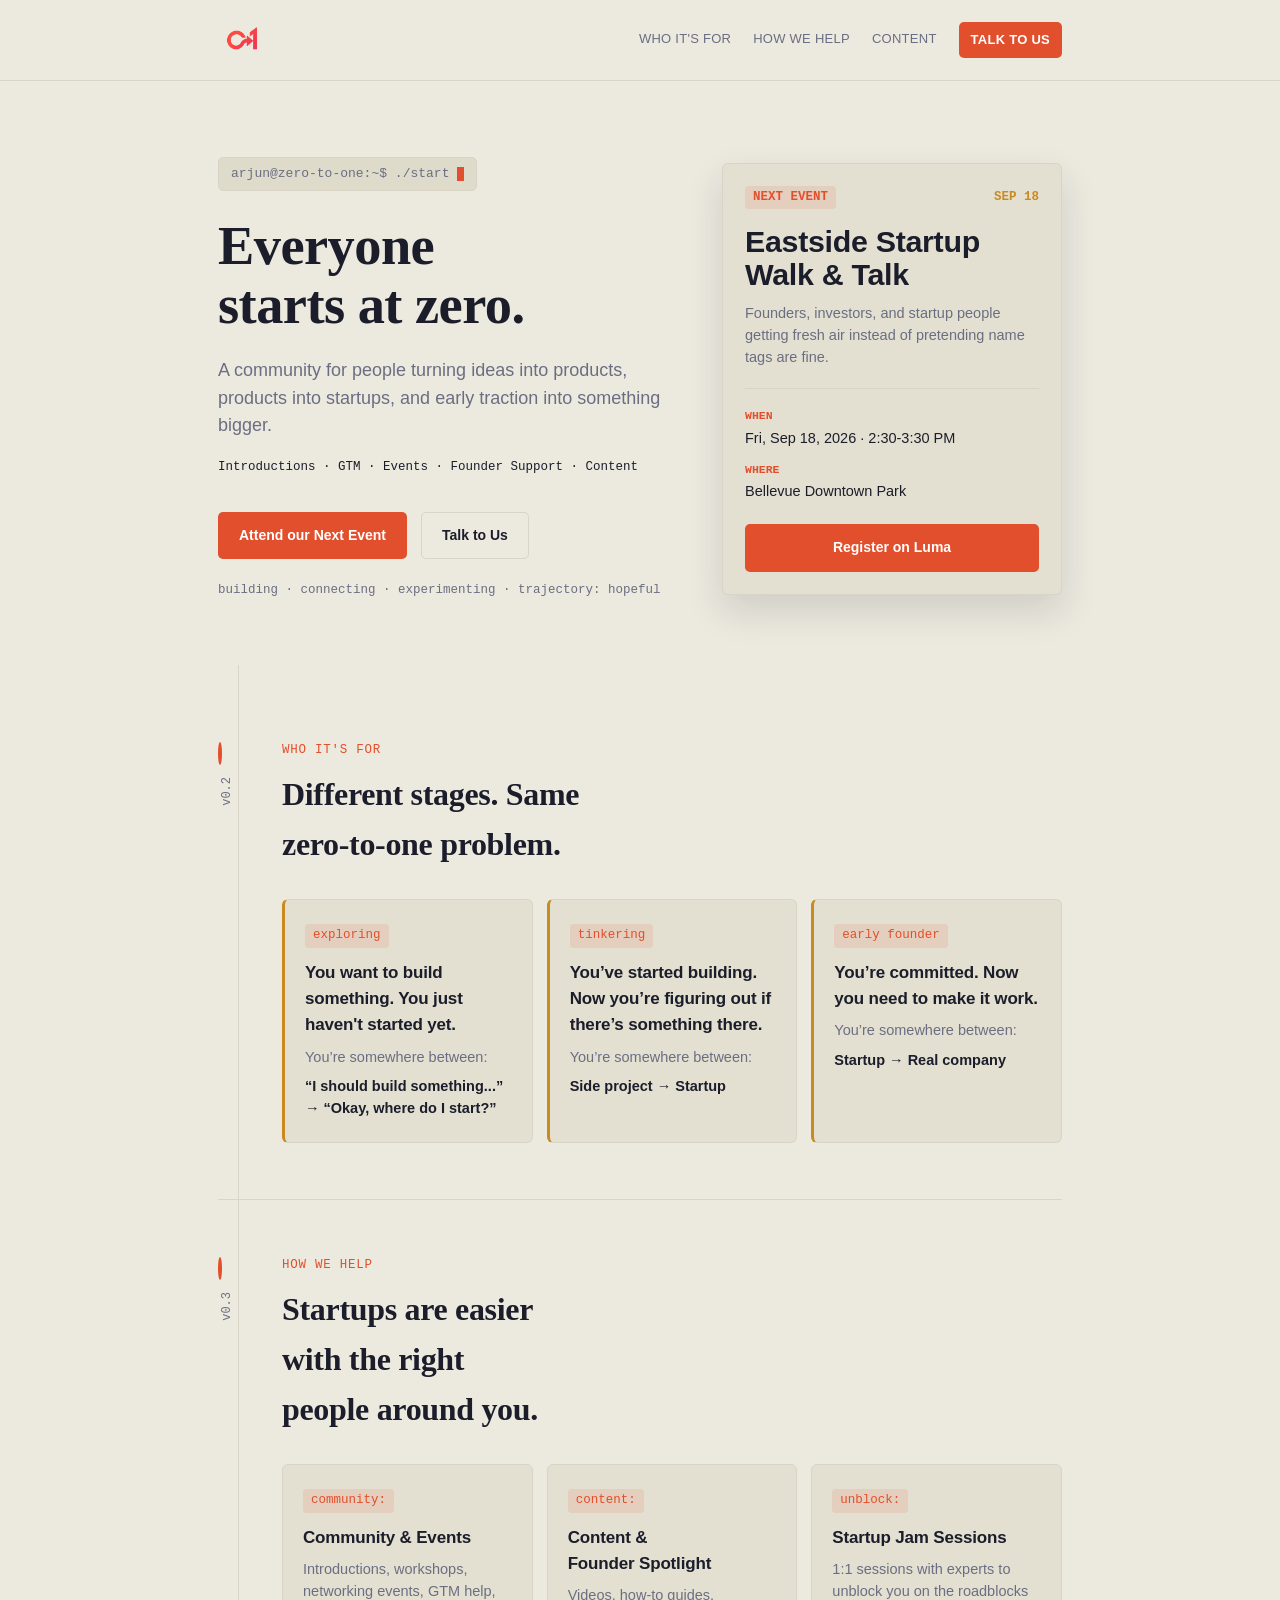
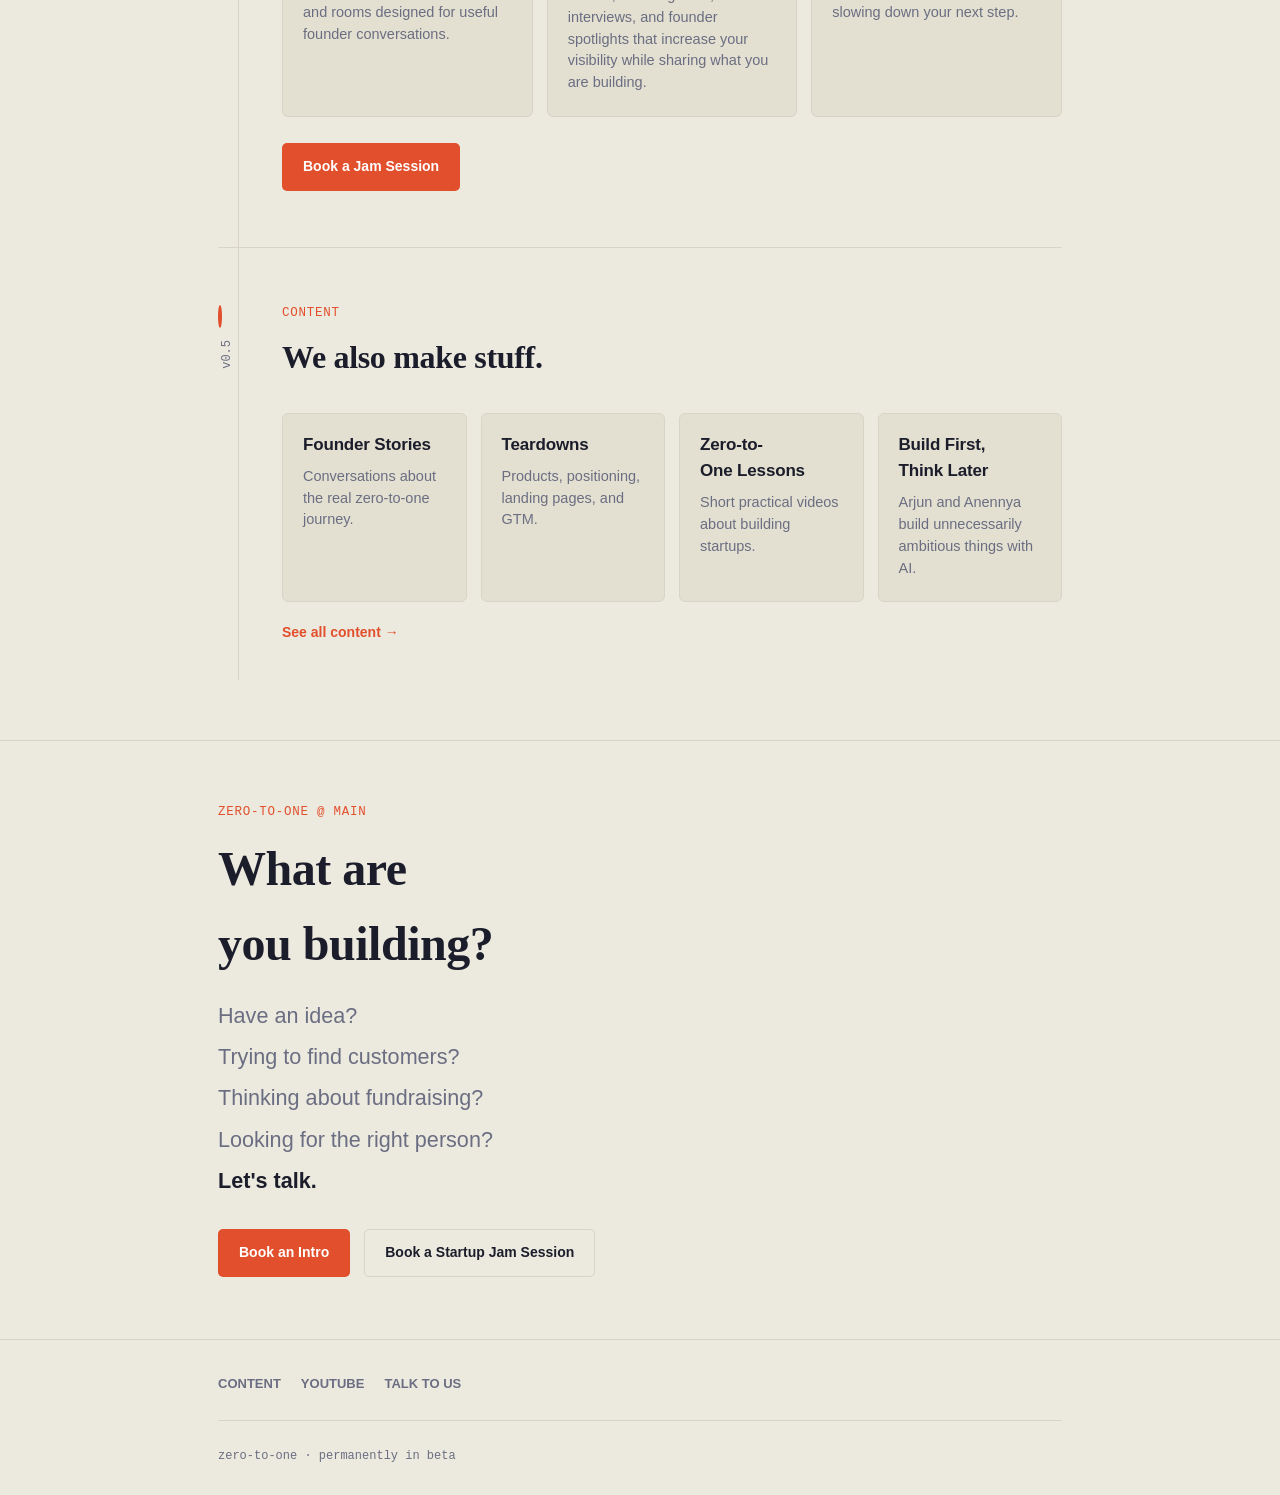
==== commit a40e4abe: "Update homepage event link" ====
--- a/index.html
+++ b/index.html
@@ -30,7 +30,7 @@
     <p class="sub">A community for people turning ideas into products, products into startups, and early traction into something bigger.</p>
     <p class="hero-tags mono">Introductions &middot; GTM &middot; Events &middot; Founder Support &middot; Content</p>
     <div class="cta-row">
-      <a class="btn primary" href="https://luma.com/4zhpgint" target="_blank" rel="noopener">Attend our Next Event</a>
+      <a class="btn primary" href="https://luma.com/8pdva13j" target="_blank" rel="noopener">Attend our Next Event</a>
       <a class="btn ghost" href="#talk">Talk to Us</a>
     </div>
     <p class="hero-meta mono">building &middot; connecting &middot; experimenting &middot; trajectory: hopeful</p>
@@ -39,21 +39,21 @@
   <aside class="event-card reveal" aria-labelledby="next-event-title">
     <div class="event-card-top">
       <span class="kicker mono">next event</span>
-      <span class="event-date mono">Aug 28</span>
+      <span class="event-date mono">Sep 18</span>
     </div>
     <h2 id="next-event-title">Eastside Startup Walk &amp; Talk</h2>
     <p>Founders, investors, and startup people getting fresh air instead of pretending name tags are fine.</p>
     <dl class="event-details">
       <div>
         <dt>When</dt>
-        <dd>Fri, Aug 28, 2026 &middot; 2:30-3:30 PM</dd>
+        <dd>Fri, Sep 18, 2026 &middot; 2:30-3:30 PM</dd>
       </div>
       <div>
         <dt>Where</dt>
         <dd>Bellevue Downtown Park</dd>
       </div>
     </dl>
-    <a class="btn primary event-button" href="https://luma.com/4zhpgint" target="_blank" rel="noopener">Register on Luma</a>
+    <a class="btn primary event-button" href="https://luma.com/8pdva13j" target="_blank" rel="noopener">Register on Luma</a>
   </aside>
 </div>
 
--- a/css/style.css
+++ b/css/style.css
@@ -153,7 +153,8 @@
 
 /* ---------- hero ---------- */
 .hero {
-  padding: 76px 0 64px;
+  padding-top: 76px;
+  padding-bottom: 64px;
 }
 .featured-hero {
   display: grid;
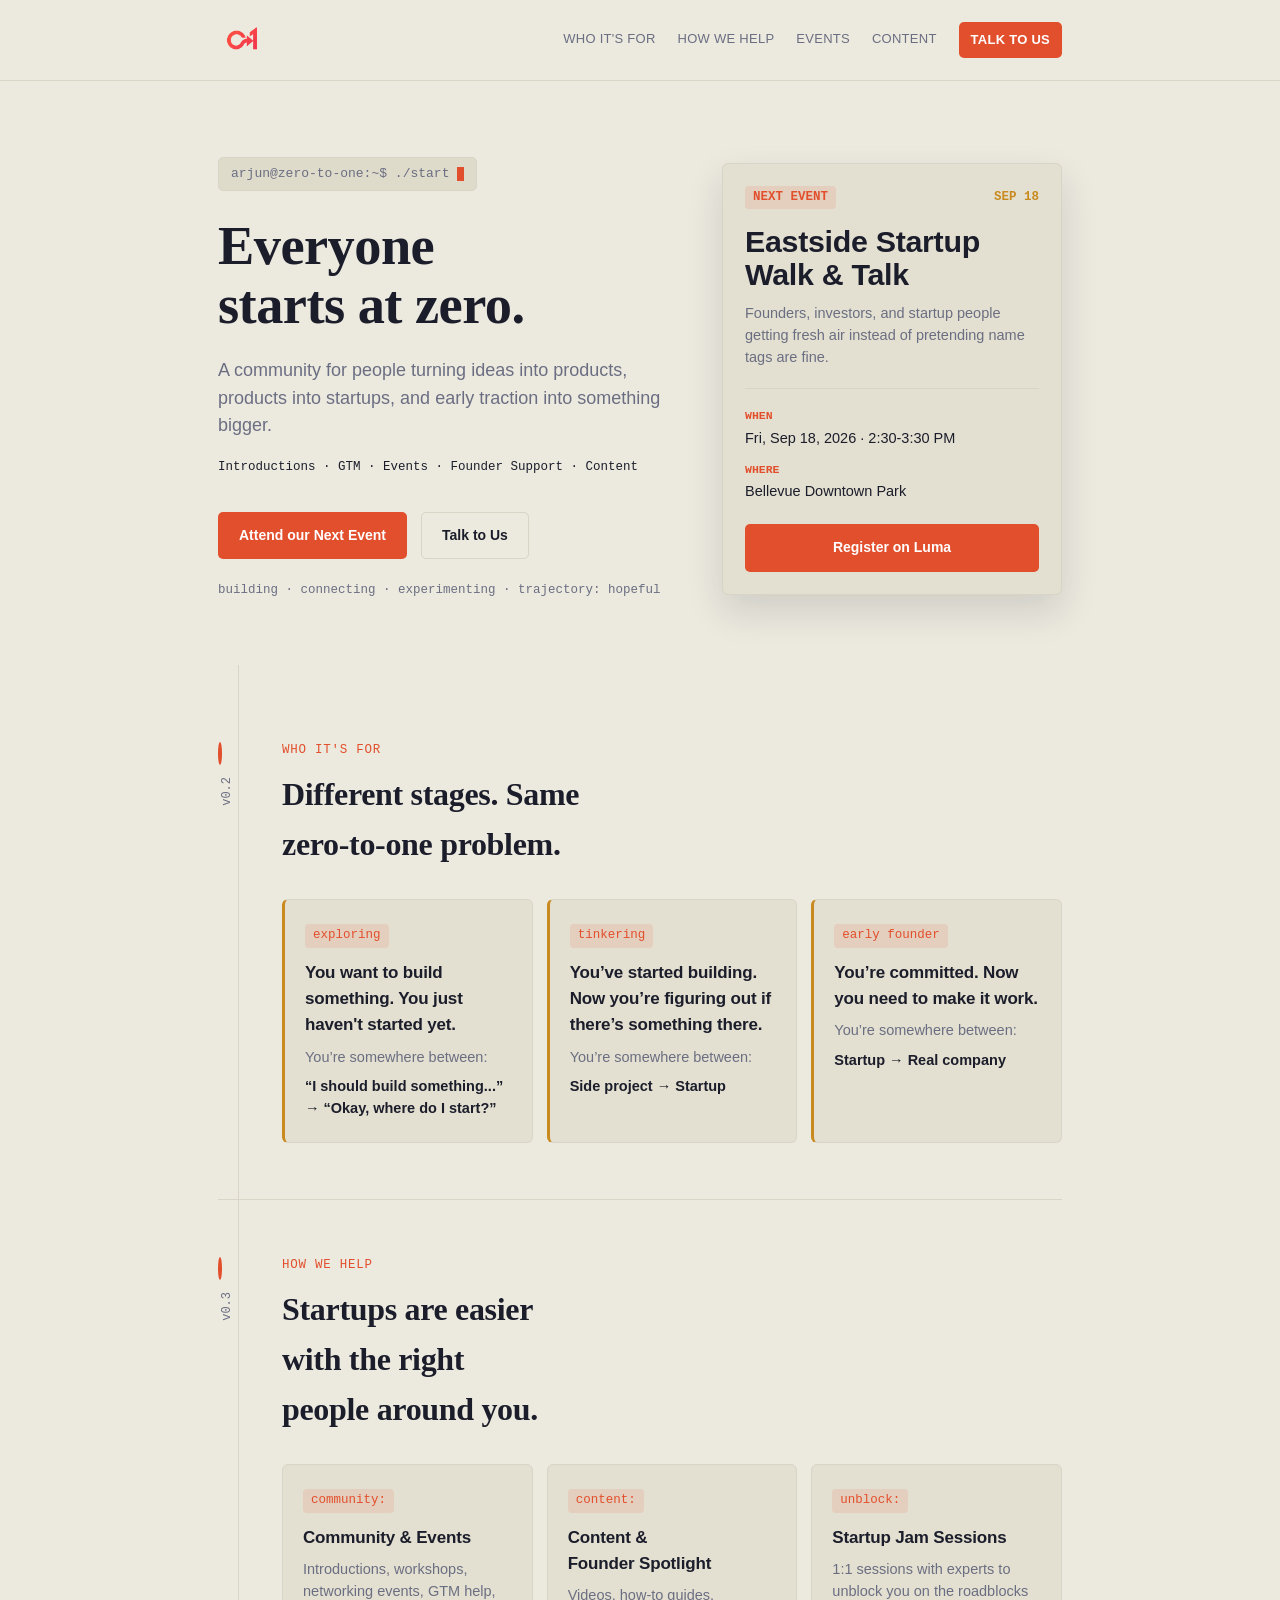
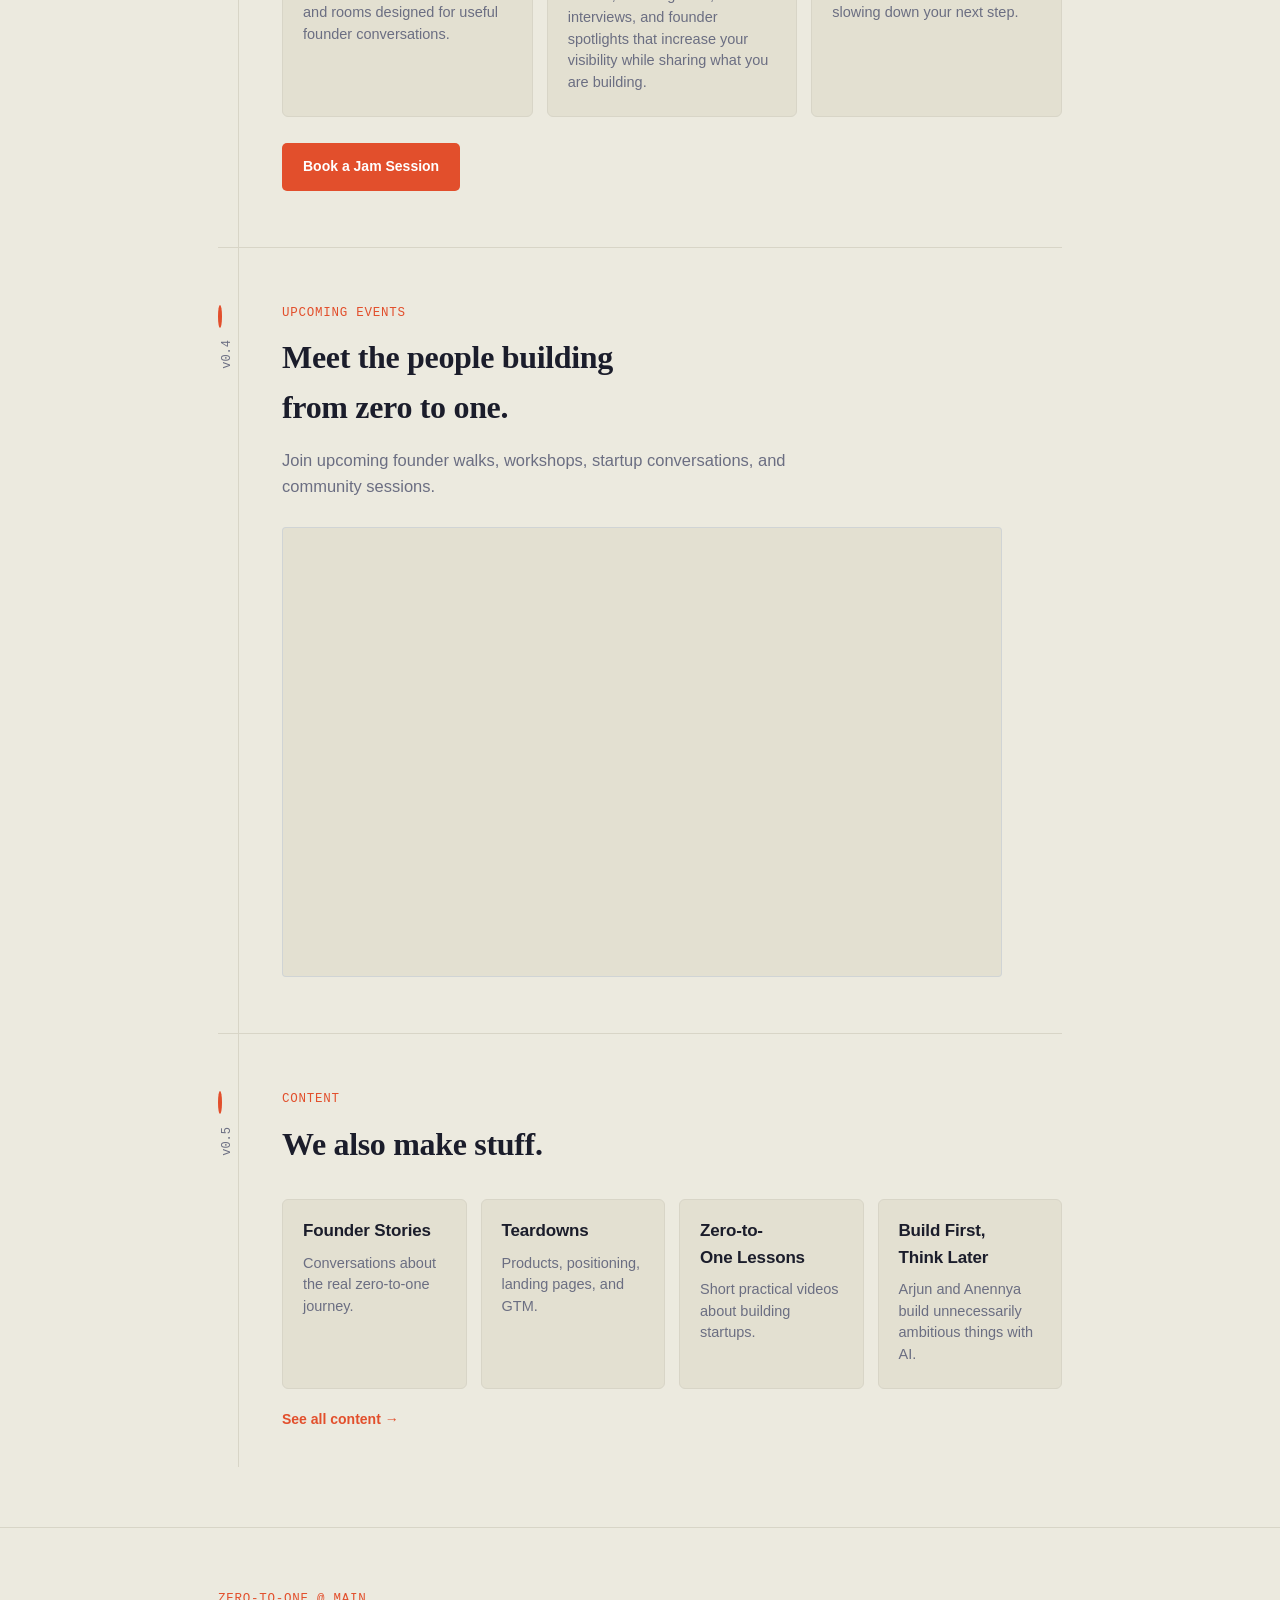
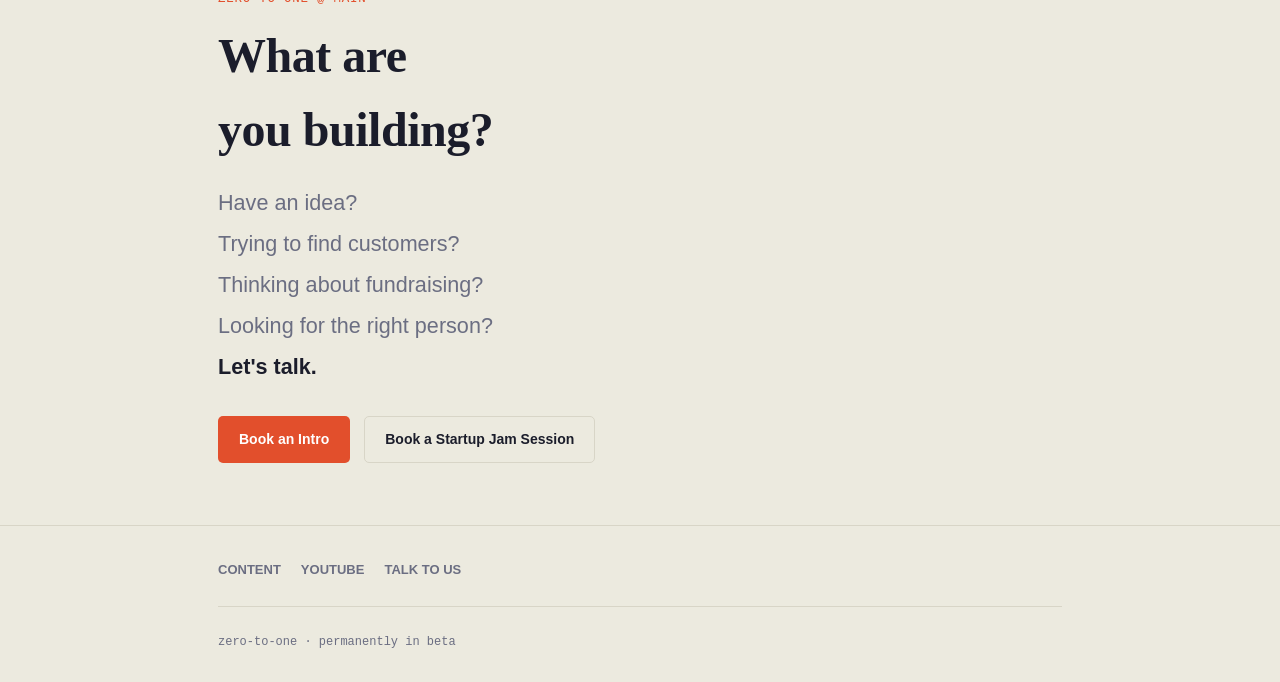
==== commit 97aa2206: "Add upcoming events section" ====
--- a/index.html
+++ b/index.html
@@ -16,6 +16,7 @@
     <nav class="links" aria-label="Main navigation">
       <a href="#who">Who It's For</a>
       <a href="#help">How We Help</a>
+      <a href="#events">Events</a>
       <a href="#content">Content</a>
       <a class="nav-cta" href="#talk">Talk to Us</a>
     </nav>
@@ -115,6 +116,29 @@
       </div>
     </div>
   </section>
+
+  <section class="entry reveal" id="events">
+    <div class="marker"><span class="dot"></span><span class="tag mono">v0.4</span></div>
+    <div class="content">
+      <span class="eyebrow mono">upcoming events</span>
+      <h2>Meet the people building from zero to one.</h2>
+      <p class="lede">Join upcoming founder walks, workshops, startup conversations, and community sessions.</p>
+      <div class="luma-calendar">
+        <iframe
+          class="luma-calendar-frame"
+          title="Zero to One upcoming events calendar"
+          src="https://luma.com/embed/calendar/cal-sfYVDPYvHp8P63S/events"
+          width="600"
+          height="450"
+          frameborder="0"
+          allowfullscreen
+          aria-hidden="false"
+          tabindex="0"
+        ></iframe>
+      </div>
+    </div>
+  </section>
+
   <section class="entry reveal" id="content">
     <div class="marker"><span class="dot"></span><span class="tag mono">v0.5</span></div>
     <div class="content">
--- a/css/style.css
+++ b/css/style.css
@@ -479,6 +479,26 @@
   text-decoration: underline;
 }
 
+/* event calendar */
+.luma-calendar {
+  margin-top: 28px;
+  width: 100%;
+  max-width: 720px;
+}
+.luma-calendar-frame {
+  display: block;
+  width: 100%;
+  height: 450px;
+  border: 1px solid #bfcbda88;
+  border-radius: 4px;
+  background: var(--card-bg);
+}
+@media (max-width: 640px) {
+  .luma-calendar-frame {
+    height: 520px;
+  }
+}
+
 /* user story cards get a quote-like left rule */
 .card.story {
   border-left: 3px solid var(--accent-gold);
